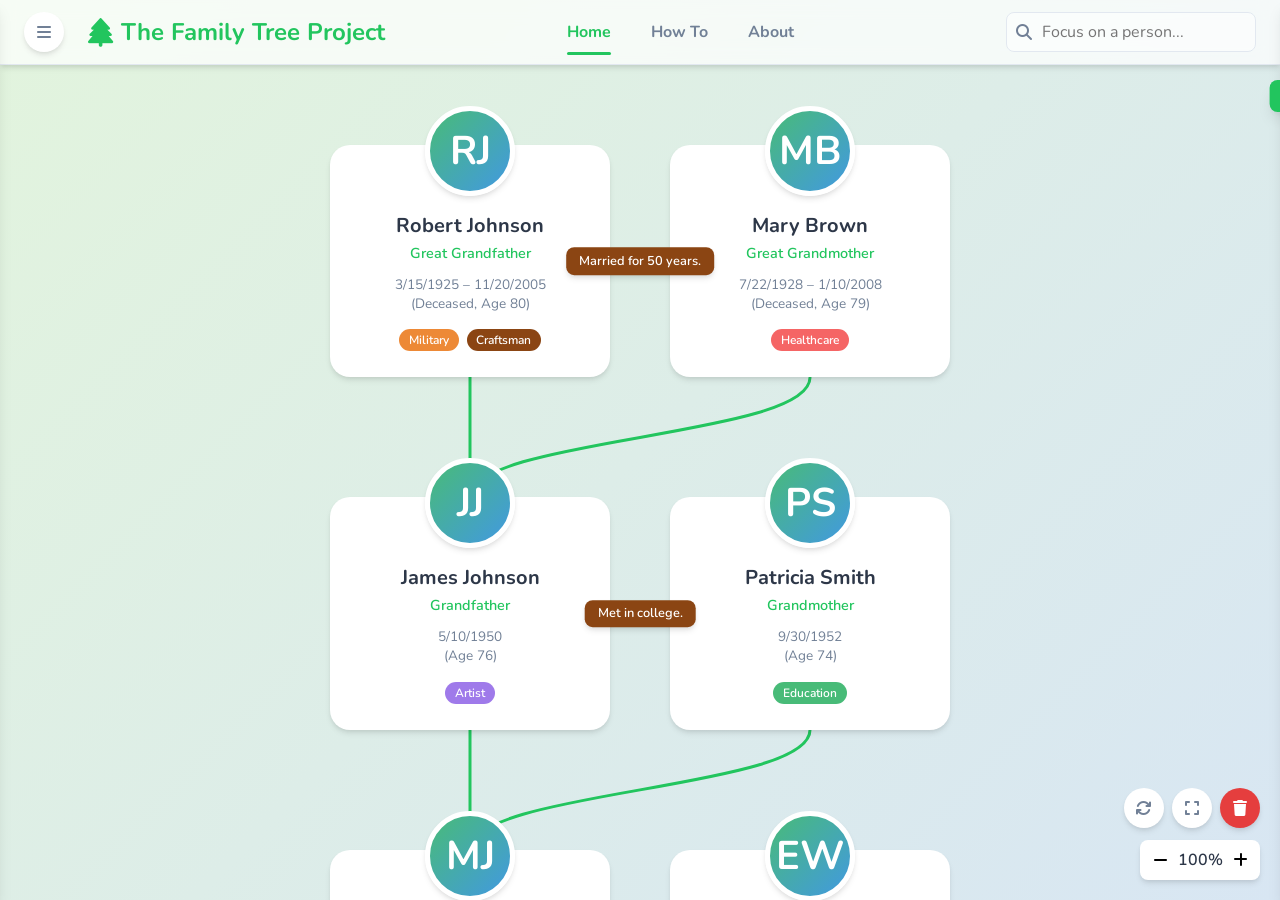
==== index.html @ 513d0bff "feat: adjustments to include generation number, fixes to the coachmark, added a scrollbar to edit re" ====
<!DOCTYPE html>
<html lang="en">
<head>
    <meta charset="UTF-8">
    <meta name="viewport" content="width=device-width, initial-scale=1.0">
    <title>The Family Tree Project</title>
    <link rel="stylesheet" href="css/style.css">
    <link rel="preconnect" href="https://fonts.googleapis.com">
    <link rel="preconnect" href="https://fonts.gstatic.com" crossorigin>
    <link href="https://fonts.googleapis.com/css2?family=Nunito:wght@400;600;700&display=swap" rel="stylesheet">
    <link rel="stylesheet" href="https://cdnjs.cloudflare.com/ajax/libs/font-awesome/6.5.2/css/all.min.css">
</head>
<body>
    <div class="leaves-container" id="leaves-container"></div>
    <div id="app-overlay"></div>
    <div class="toast" id="toast"></div>
    
    <aside id="controls-bar" class="controls-sidebar">
        <div class="sidebar-header">
            <h3>Controls</h3>
            <button id="close-controls-btn" class="ui-icon-btn close-btn">&times;</button>
        </div>
        <div class="sidebar-content">
            <div class="control-section">
                <strong class="control-title">Filters</strong>
                <div class="filter-group"><input type="search" id="tag-filter" placeholder="Filter by tag..."></div>
                <div class="filter-group"><label for="side-filter">Family Side</label>
                    <select id="side-filter">
                        <option value="all">All Sides</option>
                        <option value="paternal">Paternal</option>
                        <option value="maternal">Maternal</option>
                    </select>
                </div>
                <div class="filter-group">
                    <div class="filter-label-group">
                        <label for="level-filter">Generation (Ctrl+Click)</label>
                        <div class="multi-select-controls">
                            <button type="button" id="level-select-all" class="btn btn-small" title="Select All"><i class="fa-solid fa-check-double"></i></button>
                            <button type="button" id="level-deselect-all" class="btn btn-small" title="Deselect All"><i class="fa-solid fa-xmark"></i></button>
                        </div>
                    </div>
                    <select id="level-filter" multiple>
                        <option value="0">Great-Grandparents</option>
                        <option value="1">Grandparents</option>
                        <option value="2">Parents</option>
                        <option value="3">Current</option>
                    </select>
                </div>
                <div class="filter-group"><label for="role-filter">Relationship Role</label><select id="role-filter"><option value="all">All Roles</option></select></div>
                <div class="filter-group"><label for="link-filter">Relationship Link</label><select id="link-filter"><option value="all">All Links</option></select></div>
                <div class="filter-group"><label for="status-filter">Relationship Status</label><select id="status-filter"><option value="all">All Statuses</option></select></div>
            </div>
            <div class="control-section">
                <strong class="control-title">View Options</strong>
                <div class="toggle-group"><label for="toggle-links">Show Relationship Links</label><label class="toggle-switch"><input type="checkbox" id="toggle-links" checked><span class="slider"></span></label></div>
                <div class="toggle-group"><label for="toggle-roles">Show Relationship Roles</label><label class="toggle-switch"><input type="checkbox" id="toggle-roles" checked><span class="slider"></span></label></div>
                <div class="toggle-group"><label for="toggle-notes">Show Relationship Notes</label><label class="toggle-switch"><input type="checkbox" id="toggle-notes" checked><span class="slider"></span></label></div>
                <div class="toggle-group"><label for="toggle-deceased">Show Deceased</label><label class="toggle-switch"><input type="checkbox" id="toggle-deceased" checked><span class="slider"></span></label></div>
                <div class="legend">
                    <div class="legend-item"><span class="color-swatch" style="background: var(--green-dark);"></span>Parent</div>
                    <div class="legend-item"><span class="color-swatch" style="background: var(--blue);"></span>Sibling</div>
                    <div class="legend-item"><span class="color-swatch" style="background: var(--orange);"></span>Spouse</div>
                    <div class="legend-item"><span class="color-swatch" style="background: var(--teal);"></span>Partner</div>
                </div>
            </div>
            <div class="control-section" id="people-manager">
                <strong class="control-title">People Manager</strong>
                <button type="button" id="add-new-person-btn" class="btn btn-primary"><i class="fa-solid fa-user-plus"></i> Add New Person</button>
                <div class="filter-group">
                    <input type="search" id="search-people" placeholder="Search for a person...">
                </div>
                <div id="existing-people-list" class="manager-list"></div>
            </div>
            <div class="control-section" id="relationship-manager">
                <strong class="control-title">Relationship Manager</strong>
                <form id="relationship-form-sidebar">
                    <div class="filter-group"><label for="rel-from">From</label><select id="rel-from"></select></div>
                    <div class="filter-group"><label for="rel-to">To</label><select id="rel-to"></select></div>
                    <div class="filter-group"><label for="rel-link">Relationship Link</label><select id="rel-link"></select></div>
                    <div class="filter-group"><label for="rel-type">Relationship Type</label><select id="rel-type"></select></div>
                    <div class="filter-group"><label for="rel-status">Relationship Status</label><select id="rel-status"></select></div>
                    <div class="filter-group"><label for="rel-note">Relationship Note</label><textarea id="rel-note" rows="2"></textarea></div>
                    <button type="submit" class="btn btn-primary"><i class="fa-solid fa-plus"></i> Create Link</button>
                </form>
                <div id="existing-relationships-list" class="manager-list"></div>
            </div>
            <div class="control-section">
                <strong class="control-title">Data Management</strong>
                <button class="btn" id="importJsonBtn"><i class="fa-solid fa-upload"></i> Import JSON</button>
                <input type="file" id="json-file-input" accept=".json" style="display: none;">
                <div class="dropdown">
                    <button class="btn dropdown-btn"><i class="fa-solid fa-download"></i> Export Options <i class="fa-solid fa-chevron-down"></i></button>
                    <div class="dropdown-content">
                        <a href="#" id="exportJsonBtn"><i class="fa-solid fa-file-code"></i> Export as JSON</a>
                        <a href="#" id="exportPngBtn"><i class="fa-solid fa-image"></i> Export as PNG</a>
                        <a href="#" id="exportPdfBtn"><i class="fa-solid fa-file-pdf"></i> Export as PDF</a>
                        <a href="#" id="exportSvgBtn"><i class="fa-solid fa-file-code"></i> Export as SVG</a>
                        <a href="#" id="exportCsvBtn"><i class="fa-solid fa-file-csv"></i> Export as CSV</a>
                    </div>
                </div>
            </div>
        </div>
    </aside>

    <div class="app-container">
        <header class="app-header">
            <div class="header-left">
                <button class="ui-icon-btn" id="toggle-controls-btn" title="Toggle Controls">
                    <i class="fa-solid fa-bars"></i>
                </button>
                <a href="index.html" class="logo">
                    <i class="fa-solid fa-tree"></i>
                    <span class="logo-text">The Family Tree Project</span>
                </a>
            </div>
            <nav class="main-nav">
                <a href="index.html" class="active">Home</a>
                <a href="how-to.html">How To</a>
                <a href="about.html">About</a>
            </nav>
            <div class="header-actions">
                <div class="search-container">
                    <i class="fa-solid fa-search"></i>
                    <input type="search" id="search-member" placeholder="Focus on a person..." autocomplete="off">
                    <div id="search-results" class="search-results-container"></div>
                </div>
                <button class="ui-icon-btn mobile-only" id="mobile-nav-toggle">
                    <i class="fa-solid fa-ellipsis-v"></i>
                </button>
            </div>
        </header>

        <div id="mobile-nav-overlay" class="mobile-nav">
            <button id="mobile-nav-close" class="ui-icon-btn close-btn">&times;</button>
            <a href="index.html">Home</a>
            <a href="how-to.html">How To</a>
            <a href="about.html">About</a>
        </div>

        <main class="main-canvas" id="main-canvas">
            <div class="tree-container" id="tree-container">
                <div id="empty-state-message">
                    <i class="fa-solid fa-plus"></i>
                    <h2>Let's get started by adding a family member</h2>
                </div>
                <svg id="tree-connections" xmlns="http://www.w3.org/2000/svg"></svg>
                <div id="connection-annotations"></div>
                <div class="tree-layout" id="tree-layout"></div>
            </div>
        </main>
        
        <div class="ui-controls">
            <div class="view-controls">
                <button class="ui-icon-btn" id="globalResetBtn" title="Reset View & Filters"><i class="fa-solid fa-arrows-rotate"></i></button>
                <button class="ui-icon-btn" id="fullscreenBtn" title="Fullscreen"><i class="fa-solid fa-expand"></i></button>
                <button class="ui-icon-btn btn-danger" id="clearDataBtn" title="Clear All Data"><i class="fa-solid fa-trash"></i></button>
            </div>
            <div class="zoom-controls">
                <button id="zoomOutBtn"><i class="fa-solid fa-minus"></i></button>
                <span id="zoom-level">100%</span>
                <button id="zoomInBtn"><i class="fa-solid fa-plus"></i></button>
            </div>
        </div>
    </div>
    
    <div class="modal-overlay" id="edit-modal">
        <div class="modal-content">
            <div class="modal-header">
                <h2 class="modal-title" id="modal-title">Edit Family Member</h2>
                <button class="modal-close-btn">&times;</button>
            </div>
            <div class="modal-body">
                <aside class="modal-sidebar">
                    <div class="modal-avatar-preview" id="modal-avatar-preview">
                        <span id="modal-avatar-initials"></span><img id="modal-avatar-img" src="" alt="Avatar Preview">
                        <div class="upload-overlay"><i class="fa-solid fa-camera"></i><span>Upload</span></div>
                    </div>
                    <input type="file" id="avatarUpload" accept="image/*">
                    <button class="btn" id="trigger-upload-btn"><i class="fa-solid fa-upload"></i> Change Photo</button>
                </aside>
                <form class="modal-main-form" id="edit-form">
                    <input type="hidden" id="memberId">
                    <div class="form-group"><label for="name">Full Name</label><input type="text" id="name" required></div>
                    <div class="form-group"><label for="relationship">Relationship Role</label><select id="relationship"></select></div>
                    <div class="form-group"><label for="status">Relationship Status</label><select id="status"></select></div>
                    <div class="form-group"><label for="generation">Generation</label><input type="number" id="generation" name="generation" placeholder="e.g., 0, 1, 2..."></div>
                    <div class="form-group"><label for="birthDate">Birth Date</label><input type="date" id="birthDate"></div>
                    <div class="form-group"><label for="deathDate">Date of Passing (optional)</label><input type="date" id="deathDate"></div>
                    <div class="form-group full-width"><label for="description">Personal Story / Notes</label><textarea id="description" rows="3"></textarea></div>
                    <div class="form-group full-width"><label>Tags</label>
                        <div class="tags-input-container" id="tags-input-container">
                            <input type="text" id="newTagInput" placeholder="Add a tag and press Enter">
                        </div>
                    </div>
                </form>
            </div>
            <div class="modal-footer">
                <button class="btn" id="modal-cancel-btn">Cancel</button>
                <button class="btn btn-primary" id="modal-save-btn">Save Changes</button>
            </div>
        </div>
    </div>

    <div class="modal-overlay" id="relationship-modal">
        <div class="modal-content small">
            <div class="modal-header">
                <h2 class="modal-title" id="relationship-modal-title">Edit Relationship</h2>
                <button class="modal-close-btn">&times;</button>
            </div>
            <form id="relationship-form-modal">
                <div class="modal-body">
                    <input type="hidden" id="relationshipId">
                    <div class="form-group"><label id="relFromRoleModalLabel" for="relFromRoleModal">From's Role</label><select id="relFromRoleModal"></select></div>
                    <div class="form-group"><label id="relToRoleModalLabel" for="relToRoleModal">To's Role</label><select id="relToRoleModal"></select></div>
                    <hr class="modal-divider">
                    <div class="form-group full-width"><label for="relationshipLinkModal">Relationship Link</label><select id="relationshipLinkModal"></select></div>
                    <div class="form-group full-width"><label for="relationshipTypeModal">Relationship Type</label><select id="relationshipTypeModal"></select></div>
                    <div class="form-group full-width"><label for="relationshipStatusModal">Relationship Status</label><select id="relationshipStatusModal"></select></div>
                    <div class="form-group full-width"><label for="relationshipNoteModal">Relationship Note</label><textarea id="relationshipNoteModal" rows="3"></textarea></div>
                </div>
                <div class="modal-footer">
                    <button type="button" class="btn btn-danger" id="delete-relationship-btn">Delete Link</button>
                    <button type="button" class="btn" id="relationship-modal-cancel-btn">Cancel</button>
                    <button type="button" class="btn btn-primary" id="relationship-modal-save-btn">Save</button>
                </div>
            </form>
        </div>
    </div>
    
    <template id="member-card-template">
        <div class="member-card" draggable="true">
            <button class="edit-button"><i class="fa-solid fa-pencil"></i></button>
            <div class="member-avatar">
                <img class="avatar-img" src="" alt="">
                <span class="avatar-initials"></span>
            </div>
            <h3 class="member-name"></h3>
            <p class="member-relationship"></p>
            <div class="member-details">
                <span class="birth-details"></span>
            </div>
            <div class="member-tags"></div>
        </div>
    </template>
    
    <div id="coach-mark-clear" class="coach-mark">
        <button id="coach-mark-close" class="close-btn">&times;</button>
        <div class="coach-mark-text">
            <strong>Play around with the demo!</strong>
            <p>When you're ready to start your own tree, click here to clear the board.</p>
        </div>
        <div class="coach-mark-pointer"></div>
    </div>
    
    <script src="https://cdnjs.cloudflare.com/ajax/libs/html2canvas/1.4.1/html2canvas.min.js"></script>
    <script src="https://cdnjs.cloudflare.com/ajax/libs/jspdf/2.5.1/jspdf.umd.min.js"></script>
    <script src="https://cdnjs.cloudflare.com/ajax/libs/html-to-image/1.11.11/html-to-image.min.js"></script>

    <script type="module" src="js/main.js" defer></script>
</body>
</html>
---- css/style.css ----
/* CSS Custom Properties (Variables) for Theming */
:root {
    --font-family: 'Nunito', sans-serif;
    --green-light: #48bb78;
    --green-dark: #22c55e;
    --brown: #8b4513;
    --orange: #ed8936;
    --blue: #4299e1;
    --teal: #38b2ac;
    --text-dark: #2d3748;
    --text-light: #718096;
    --bg-card: #ffffff;
    --bg-main: #f7fafc;
    --border-color: #e2e8f0;
    --shadow-md: 0 4px 6px -1px rgba(0, 0, 0, 0.1), 0 2px 4px -1px rgba(0, 0, 0, 0.06);
    --shadow-lg: 0 10px 15px -3px rgba(0, 0, 0, 0.1), 0 4px 6px -2px rgba(0, 0, 0, 0.05);
    --border-radius-card: 20px;
    --border-radius-ui: 8px;
}

/* Base & Reset Styles */
*, *::before, *::after { box-sizing: border-box; margin: 0; padding: 0; }
html, body { height: 100%; overflow: hidden; font-family: var(--font-family); color: var(--text-dark); background-color: var(--bg-main); }
body { display: flex; flex-direction: column; background: linear-gradient(135deg, #e2f4dd 0%, #d8e6f3 100%); }

/* Floating Leaves Animation */
.leaves-container { position: fixed; top: 0; left: 0; width: 100%; height: 100%; pointer-events: none; z-index: -1; overflow: hidden; }
.leaf { position: absolute; width: 30px; height: 30px; background-image: url('../assets/leaf.svg'); background-size: contain; animation: fall linear infinite; }
@keyframes fall {
    0% { transform: translateY(-10vh) rotateZ(0deg); opacity: 1; }
    100% { transform: translateY(110vh) rotateZ(720deg); opacity: 0; }
}

/* Main Application Layout */
.app-container { display: flex; flex-direction: column; height: 100%; width: 100%; }

/* Header & Navigation */
.app-header { flex-shrink: 0; position: sticky; top: 0; z-index: 1000; display: flex; justify-content: space-between; align-items: center; gap: 1rem; padding: 0.75rem 1.5rem; background: rgba(255, 255, 255, 0.7); backdrop-filter: blur(10px); border-bottom: 1px solid var(--border-color); box-shadow: var(--shadow-md); }
.header-left { display: flex; align-items: center; gap: 0.5rem; flex: 1; }
.logo { display: flex; align-items: center; gap: 0.5rem; font-size: 1.5rem; font-weight: 700; color: var(--green-dark); text-decoration: none; margin-left: 1rem; flex-shrink: 0; }
.logo i { font-size: 1.8rem; }
.logo-text { white-space: nowrap; }
.main-nav { display: flex; justify-content: center; gap: 0.5rem; position: relative; flex: 2; }
.main-nav a { padding: 0.5rem 1rem; text-decoration: none; color: var(--text-light); font-weight: 700; border-radius: var(--border-radius-ui); transition: all 0.3s ease; position: relative; }
.main-nav a:hover { color: var(--text-dark); background-color: rgba(0,0,0,0.05); }
.main-nav a.active { color: var(--green-dark); }
.main-nav a.active::after { content: ''; position: absolute; bottom: -4px; left: 1rem; right: 1rem; height: 3px; background-color: var(--green-dark); border-radius: 2px; animation: slide-in 0.3s ease-out; }
@keyframes slide-in { from { width: 0; left: 50%; } to { width: calc(100% - 2rem); left: 1rem; } }
.header-actions { display: flex; align-items: center; gap: 1rem; justify-content: flex-end; flex: 1; }
.search-container { position: relative; display: flex; align-items: center; }
.search-container i { position: absolute; left: 10px; color: var(--text-light); pointer-events: none; }
.search-container input { background: rgba(255,255,255,0.5); border: 1px solid var(--border-color); border-radius: var(--border-radius-ui); outline: none; padding: 0.5rem 0.5rem 0.5rem 2.2rem; font-family: var(--font-family); font-size: 1rem; width: 250px; transition: all 0.3s; }
.search-container input:focus { border-color: var(--green-dark); background-color: white; box-shadow: var(--shadow-md); }

/* Controls Sidebar */
.controls-sidebar { position: fixed; top: 0; left: 0; height: 100%; width: 320px; background: var(--bg-main); border-right: 1px solid var(--border-color); box-shadow: var(--shadow-lg); z-index: 2000; transform: translateX(-100%); transition: transform 0.4s cubic-bezier(0.25, 0.8, 0.25, 1); display: flex; flex-direction: column; }
.controls-sidebar.is-open { transform: translateX(0); }
.sidebar-header { display: flex; justify-content: space-between; align-items: center; padding: 1rem 1.5rem; border-bottom: 1px solid var(--border-color); flex-shrink: 0; }
.sidebar-header h3 { font-size: 1.25rem; }
.sidebar-content { padding: 1.5rem; overflow-y: auto; display: flex; flex-direction: column; gap: 2rem; }
.control-section { display: flex; flex-direction: column; gap: 1rem; }
.control-title { font-size: 0.9rem; font-weight: 700; color: var(--text-light); text-transform: uppercase; letter-spacing: 0.05em; border-bottom: 2px solid var(--border-color); padding-bottom: 0.5rem; }
.filter-group { display: flex; flex-direction: column; gap: 0.5rem; }
.filter-group label { font-weight: 600; font-size: 0.9rem; }
.filter-group select, .filter-group input, .filter-group textarea { width: 100%; padding: 0.75rem; border-radius: var(--border-radius-ui); border: 1px solid var(--border-color); background-color: white; font-family: var(--font-family); font-size: 1rem;}
.filter-group textarea { resize: vertical; }
.sidebar-content .btn, .sidebar-content .dropdown-btn { width: 100%; justify-content: center; padding: 0.75rem; }
.dropdown { position: relative; width: 100%; }
.dropdown-btn { display: flex; justify-content: space-between; align-items: center; }
.dropdown-content { display: block; position: absolute; background-color: #f9f9f9; width: 100%; box-shadow: var(--shadow-lg); z-index: 10; border-radius: var(--border-radius-ui); overflow: hidden; padding: 0.5rem 0; margin-top: 0.25rem; opacity: 0; transform: translateY(10px); pointer-events: none; transition: opacity 0.2s ease-out, transform 0.2s ease-out; }
.dropdown.is-active .dropdown-content { opacity: 1; transform: translateY(0); pointer-events: auto; }
.dropdown-content a { color: black; padding: 0.75rem 1rem; text-decoration: none; display: flex; align-items: center; gap: 0.75rem; font-size: 0.9rem; font-weight: 600;}
.dropdown-content a:hover { background-color: #f1f1f1; }

/* Toggle Switch UI */
.toggle-group { display: flex; align-items: center; justify-content: space-between; gap: 0.75rem; }
.toggle-group label { font-weight: 600; font-size: 0.9rem; }
.toggle-switch { position: relative; display: inline-block; width: 50px; height: 28px; flex-shrink: 0; }
.toggle-switch input { opacity: 0; width: 0; height: 0; }
.slider { position: absolute; cursor: pointer; top: 0; left: 0; right: 0; bottom: 0; background-color: #ccc; border-radius: 28px; transition: .4s; }
.slider:before { position: absolute; content: ""; height: 20px; width: 20px; left: 4px; bottom: 4px; background-color: white; border-radius: 50%; transition: .4s; }
input:checked + .slider { background-color: var(--green-dark); }
input:checked + .slider:before { transform: translateX(22px); }

/* Main Canvas & Tree */
.main-canvas { flex-grow: 1; position: relative; overflow: auto; cursor: grab; }
.main-canvas:active { cursor: grabbing; }
.tree-container { position: relative; padding: 5rem; min-width: 100%; min-height: 100%; transform-origin: 0 0; transition: transform 0.3s ease; }
.tree-layout { display: flex; flex-direction: column; align-items: center; gap: 120px; }
.generation { display: flex; justify-content: center; align-items: center; gap: 60px; position: relative; }

/* Empty State Message */
#empty-state-message { display: none; position: absolute; top: 50%; left: 50%; transform: translate(-50%, -50%); text-align: center; color: #a0aec0; cursor: pointer; transition: color 0.3s ease; padding: 2rem; }
#empty-state-message:hover { color: var(--green-dark); }
#empty-state-message i { font-size: 5rem; border: 4px dashed #cbd5e0; border-radius: 50%; width: 120px; height: 120px; display: flex; align-items: center; justify-content: center; margin: 0 auto 1.5rem; transition: all 0.3s ease; }
#empty-state-message:hover i { border-color: var(--green-dark); transform: scale(1.05); }

/* Member Card */
.member-card { position: relative; width: 280px; background: var(--bg-card); border-radius: var(--border-radius-card); box-shadow: var(--shadow-md); padding: 1.5rem; text-align: center; cursor: pointer; transition: all 0.3s cubic-bezier(0.25, 0.8, 0.25, 1); border: 2px solid transparent; }
.member-card:hover { transform: translateY(-8px); box-shadow: var(--shadow-lg); border-color: var(--green-light); }
.member-avatar { width: 90px; height: 90px; border-radius: 50%; margin: -65px auto 1rem; border: 5px solid var(--bg-card); background: linear-gradient(135deg, var(--green-light), var(--blue)); display: flex; align-items: center; justify-content: center; font-size: 2.5rem; font-weight: 700; color: white; overflow: hidden; box-shadow: var(--shadow-md); }
.member-avatar img { width: 100%; height: 100%; object-fit: cover; }
.member-name { font-size: 1.25rem; font-weight: 700; margin-bottom: 0.25rem; }
.member-relationship { font-size: 0.9rem; color: var(--green-dark); font-weight: 600; margin-bottom: 0.75rem; }
.member-details { font-size: 0.85rem; color: var(--text-light); margin-bottom: 1rem; line-height: 1.4; }
.member-tags { display: flex; flex-wrap: wrap; justify-content: center; gap: 0.5rem; margin-top: 1rem; }
.tag { padding: 0.2rem 0.6rem; font-size: 0.75rem; font-weight: 600; border-radius: 99px; color: white; }
.edit-button { position: absolute; top: 10px; right: 10px; width: 30px; height: 30px; border-radius: 50%; background: #f1f5f9; border: none; color: var(--text-light); cursor: pointer; display: flex; align-items: center; justify-content: center; opacity: 0; transition: opacity 0.2s; }
.member-card:hover .edit-button { opacity: 1; }

/* Connections & Relationship Notes */
#tree-connections { position: absolute; top: 0; left: 0; width: 100%; height: 100%; pointer-events: none; overflow: visible; }
#tree-connections path { fill: none; stroke-linecap: round; }
#tree-connections path.Spouse { stroke: var(--orange); stroke-width: 2.5px; }
#tree-connections path.Partner { stroke: var(--teal); stroke-width: 2.5px; }
#tree-connections path.Parent { stroke: var(--green-dark); stroke-width: 3px; }
#tree-connections path.Sibling { stroke: var(--blue); stroke-width: 2px; }
#connection-annotations { position: absolute; top: 0; left: 0; width: 100%; height: 100%; z-index: 5; pointer-events: none; }
.connection-note { position: absolute; transform: translate(-50%, -50%); background: var(--brown); color: white; padding: 0.3rem 0.8rem; font-size: 0.8rem; font-weight: 600; border-radius: var(--border-radius-ui); box-shadow: var(--shadow-md); white-space: nowrap; cursor: pointer; pointer-events: all; transition: transform 0.2s, box-shadow 0.2s; }
.connection-note:hover { transform: translate(-50%, -50%) scale(1.1); box-shadow: var(--shadow-lg); }

/* View Option Toggles */
body.hide-connections #tree-connections { display: none; }
body.hide-roles .member-relationship { display: none; }
body.hide-notes .connection-note { display: none; }

/* Buttons & UI Controls */
.btn { display: inline-flex; align-items: center; gap: 0.5rem; padding: 0.5rem 1rem; border: 1px solid var(--border-color); background-color: var(--bg-card); border-radius: var(--border-radius-ui); font-family: var(--font-family); font-weight: 600; cursor: pointer; transition: all 0.2s ease; }
.btn:hover { background-color: #f1f5f9; border-color: #cbd5e0; }
.btn-primary { background-color: var(--green-dark); color: white; border-color: var(--green-dark); }
.btn-primary:hover { background-color: #16a34a; }
.btn.btn-small { padding: 0; width: 32px; height: 32px; font-size: 0.9rem; justify-content: center; }

.ui-icon-btn { background: var(--bg-card); border: none; width: 40px; height: 40px; border-radius: 50%; box-shadow: var(--shadow-md); color: var(--text-light); font-size: 1rem; display: flex; align-items: center; justify-content: center; cursor: pointer; transition: all 0.2s; flex-shrink: 0; }
.ui-icon-btn:hover { background-color: #f1f5f9; color: var(--text-dark); }
.ui-icon-btn.btn-danger { background-color: #e53e3e; color: white; }
.ui-icon-btn.btn-danger:hover { background-color: #c53030; }
.close-btn { box-shadow: none; background: transparent; font-size: 2rem; }
.close-btn:hover { background-color: rgba(0,0,0,0.05); }

.ui-controls { position: absolute; bottom: 20px; right: 20px; display: flex; flex-direction: column; gap: 0.75rem; z-index: 50; align-items: flex-end; }
.zoom-controls { display: flex; background-color: var(--bg-card); border-radius: var(--border-radius-ui); box-shadow: var(--shadow-md); overflow: hidden; }
.zoom-controls button, .zoom-controls span { width: 40px; height: 40px; border: none; background-color: transparent; font-size: 1rem; font-weight: 600; display: flex; align-items: center; justify-content: center; }
.zoom-controls button { cursor: pointer; }
.zoom-controls button:hover { background-color: #f1f5f9; }
.view-controls { display: flex; gap: 0.5rem; }

/* Modal Styles */
.modal-overlay { position: fixed; top: 0; left: 0; width: 100%; height: 100%; background-color: rgba(0, 0, 0, 0.5); z-index: 5000; display: none; align-items: center; justify-content: center; }
.modal-overlay.visible { display: flex; }
.modal-content { background-color: var(--bg-main); width: 90%; max-width: 800px; max-height: 90vh; border-radius: var(--border-radius-card); box-shadow: var(--shadow-lg); display: flex; flex-direction: column; overflow: hidden; }
.modal-content.small { max-width: 500px; }
.modal-header { padding: 1rem 1.5rem; border-bottom: 1px solid var(--border-color); display: flex; justify-content: space-between; align-items: center; background: white; flex-shrink: 0; }
.modal-title { font-size: 1.25rem; font-weight: 700; }
.modal-close-btn { background: none; border: none; font-size: 1.5rem; cursor: pointer; color: var(--text-light); }
.modal-body { padding: 1.5rem; overflow-y: auto; }
#edit-modal .modal-body { display: grid; grid-template-columns: 200px 1fr; gap: 1.5rem; }
.modal-sidebar { display: flex; flex-direction: column; align-items: center; gap: 1rem; }
.modal-avatar-preview { width: 150px; height: 150px; border-radius: 50%; background: #e2e8f0; display: flex; align-items: center; justify-content: center; overflow: hidden; font-size: 4rem; color: var(--text-light); position: relative; }
.modal-avatar-preview img { width: 100%; height: 100%; object-fit: cover; }
.upload-overlay { position: absolute; width: 100%; height: 100%; background: rgba(0,0,0,0.5); color: white; display: flex; flex-direction: column; align-items: center; justify-content: center; opacity: 0; transition: opacity 0.2s; cursor: pointer; }
.modal-avatar-preview:hover .upload-overlay { opacity: 1; }
#avatarUpload { display: none; }
.modal-main-form { display: grid; grid-template-columns: 1fr 1fr; gap: 1rem; }
.form-group { display: flex; flex-direction: column; }
.form-group.full-width { grid-column: 1 / -1; }
.form-group label { font-weight: 600; font-size: 0.9rem; margin-bottom: 0.5rem; color: var(--text-dark); }
.form-group input, .form-group textarea, .form-group select { width: 100%; padding: 0.75rem; border: 1px solid var(--border-color); border-radius: var(--border-radius-ui); font-family: var(--font-family); font-size: 1rem; background-color: white; }
.form-group textarea { resize: vertical; min-height: 80px; }
.tags-input-container { display: flex; flex-wrap: wrap; gap: 0.5rem; padding: 0.5rem; border: 1px solid var(--border-color); border-radius: var(--border-radius-ui); background: white; }
.tag-item { display: flex; align-items: center; gap: 0.25rem; background: var(--blue); color: white; padding: 0.2rem 0.6rem; border-radius: 99px; font-size: 0.9rem; }
.tag-remove-btn { background: none; border: none; color: white; cursor: pointer; font-size: 0.9rem; }
#newTagInput { border: none; outline: none; flex-grow: 1; padding: 0.25rem; }
.modal-footer { padding: 1rem 1.5rem; border-top: 1px solid var(--border-color); display: flex; justify-content: flex-end; gap: 0.5rem; background: white; flex-shrink: 0; }
.btn-danger { background-color: #e53e3e; color: white; border-color: #e53e3e; }
.btn-danger:hover { background-color: #c53030; }
#delete-relationship-btn { margin-right: auto; }
.modal-divider { border: none; border-top: 1px solid var(--border-color); margin: 1rem 0; }

/* FIX 1: Added scrollbar for the relationship modal */
#relationship-modal .modal-body {
    max-height: 60vh;
    overflow-y: auto;
}

/* Dynamic Search Results Dropdown */
.search-results-container { display: none; position: absolute; top: calc(100% + 5px); left: 0; width: 100%; min-width: 250px; background: white; border: 1px solid var(--border-color); border-radius: 0 0 var(--border-radius-ui) var(--border-radius-ui); box-shadow: var(--shadow-lg); max-height: 300px; overflow-y: auto; z-index: 1100; }
.search-results-container.is-visible { display: block; }
.search-result-item { padding: 0.75rem 1rem; cursor: pointer; transition: background-color 0.2s; }
.search-result-item:hover { background-color: #f1f5f9; }
.search-result-item small { color: var(--text-light); margin-left: 0.5rem; }

/* Toast Notifications */
.toast { position: fixed; top: 80px; right: 20px; background-color: var(--green-dark); color: white; padding: 1rem 1.5rem; border-radius: var(--border-radius-ui); box-shadow: var(--shadow-lg); z-index: 4001; transform: translateX(120%); transition: transform 0.5s cubic-bezier(0.68, -0.55, 0.27, 1.55); }
.toast.show { transform: translateX(0); }

/* Static Pages */
.static-page { overflow-y: auto; }
.static-page .app-header { background: rgba(255, 255, 255, 0.9); }
.static-page .header-actions { visibility: hidden; }
.content-container { max-width: 800px; margin: 3rem auto; padding: 2.5rem; background: white; border-radius: var(--border-radius-card); box-shadow: var(--shadow-lg); color: var(--text-dark); }
.content-container h1 { margin-bottom: 1rem; }
.content-container h2 { margin-top: 2rem; margin-bottom: 0.75rem; padding-bottom: 0.5rem; border-bottom: 2px solid var(--border-color); }
.content-container p, .content-container ul { margin-bottom: 1rem; line-height: 1.7; }
.content-container ul { list-style-position: inside; padding-left: 1rem; }
.about-container { text-align: center; }
.about-icon { font-size: 3rem; color: var(--green-light); margin-bottom: 1rem; }

/* How-To Page Doc Portal */
.doc-layout { display: flex; max-width: 1200px; margin: 0 auto; }
.doc-sidebar { width: 250px; flex-shrink: 0; padding: 2rem; position: sticky; top: 73px; height: calc(100vh - 73px); }
.doc-sidebar h3 { margin-bottom: 1rem; }
.doc-sidebar nav { display: flex; flex-direction: column; gap: 0.5rem; }
.doc-sidebar nav a { text-decoration: none; color: var(--text-light); font-weight: 600; padding: 0.5rem; border-radius: var(--border-radius-ui); transition: all 0.2s; }
.doc-sidebar nav a:hover { background: rgba(0,0,0,0.05); color: var(--text-dark); }
.doc-sidebar nav a.active { background: rgba(0,0,0,0.05); color: var(--text-dark); font-weight: 700; }
.doc-content { padding: 3rem 4rem; flex-grow: 1; background: rgba(255,255,255,0.6); border-radius: var(--border-radius-card); margin: 2rem 0; }
.doc-section { display: none; opacity: 0; animation: fade-in 0.5s ease-in-out forwards; }
.doc-section.is-active { display: block; }
@keyframes fade-in { from { opacity: 0; transform: translateY(10px); } to { opacity: 1; transform: translateY(0); } }
.image-placeholder-wrapper { margin-top: 1.5rem; border: 2px solid var(--border-color); border-radius: var(--border-radius-ui); padding: 1rem; background: #fdfdfd; }
.image-placeholder { width: 100%; height: 300px; background: #f1f5f9; display: flex; align-items: center; justify-content: center; color: var(--text-light); font-weight: 600; border-radius: var(--border-radius-ui); }
.image-placeholder-wrapper figcaption { text-align: center; margin-top: 0.75rem; font-style: italic; color: var(--text-light); }

/* Relationship Manager in Sidebar */
#relationship-manager form { display: flex; flex-direction: column; gap: 1rem; }
.manager-list { margin-top: 1rem; max-height: 250px; overflow-y: auto; border-top: 1px solid var(--border-color); padding-top: 1rem; }
.manager-list-item { font-size: 0.9rem; display: flex; justify-content: space-between; align-items: center; padding: 0.5rem; border-radius: var(--border-radius-ui); }
.manager-list-item:hover { background: #e2e8f0; }
.manager-list-item .actions button { background: none; border: none; cursor: pointer; color: var(--text-light); padding: 0.25rem; }
.manager-list-item .actions button:hover { color: var(--text-dark); }
.manager-list-item .item-details { display: block; font-style: italic; color: var(--text-light); font-size: 0.8rem; margin-top: 0.25rem; }
.filter-label-group { display: flex; justify-content: space-between; align-items: baseline; }
.multi-select-controls { display: flex; gap: 0.5rem; }
#level-filter { height: 100px; }
#level-filter option { padding: 0.25rem 0.5rem; }

/* FIX 2: Added styling for the generation filter buttons */
.multi-select-controls button {
    background: none;
    border: none;
    font-size: 0.8rem;
    font-weight: 600;
    color: var(--green-dark);
    cursor: pointer;
    padding: 0.25rem 0.5rem;
    border-radius: var(--border-radius-ui);
    transition: background-color 0.2s;
}
.multi-select-controls button:hover {
    background-color: #e2e8f0;
}

/* Legend in Sidebar */
.legend { margin-top: 1rem; padding-top: 1rem; border-top: 1px solid var(--border-color); display: grid; grid-template-columns: 1fr 1fr; gap: 0.75rem; font-size: 0.9rem; }
.legend-item { display: flex; align-items: center; gap: 0.5rem; }
.color-swatch { width: 16px; height: 16px; border-radius: 50%; border: 1px solid rgba(0,0,0,0.1); }

/* Animated Coach Mark */
.coach-mark { position: fixed; z-index: 4000; background: var(--text-dark); color: white; padding: 1rem; border-radius: var(--border-radius-ui); box-shadow: var(--shadow-lg); width: 250px; max-width: calc(100vw - 40px); opacity: 0; transform: scale(0.9); pointer-events: none; transition: opacity 0.3s ease, transform 0.3s ease; }
.coach-mark.is-visible { opacity: 1; transform: scale(1); pointer-events: all; animation: bounce-hover 2s infinite ease-in-out; }
.coach-mark-text strong { margin-bottom: 0.5rem; display: block; font-size: 1rem; }
.coach-mark-text p { font-size: 0.9rem; line-height: 1.5; opacity: 0.9; }
.coach-mark .close-btn { position: absolute; top: 0px; right: 5px; color: white; }
.coach-mark-pointer { position: absolute; width: 0; height: 0; border-style: solid; }
@keyframes bounce-hover { 0%, 100% { transform: scale(1) translateY(0); } 50% { transform: scale(1.02) translateY(-5px); } }

/* Print & Export Styles */
.tree-container.is-exporting .member-card { box-shadow: 0 0 0 2px #ccc !important; border: 2px solid transparent; }
@media print {
    body { overflow: visible; background: white; }
    .app-header, .ui-controls, .modal-overlay, .edit-button, .controls-sidebar, #connection-annotations { display: none !important; }
    .main-canvas { overflow: visible; height: auto; }
    .tree-container { transform: none !important; padding: 1cm; }
    .member-card { box-shadow: 0 0 0 2px #ccc !important; border: 2px solid transparent; page-break-inside: avoid; }
    #tree-connections path { stroke: #333; }
}

/* Responsive Styles */
.mobile-only { display: none !important; }
.mobile-nav { position: fixed; top: 0; right: 0; width: 280px; height: 100%; background: var(--bg-main); z-index: 3000; box-shadow: var(--shadow-lg); transform: translateX(100%); transition: transform 0.3s ease-in-out; padding: 2rem; display: flex; flex-direction: column; gap: 1rem; }
.mobile-nav.is-open { transform: translateX(0); }
.mobile-nav a { font-size: 1.25rem; font-weight: 700; color: var(--text-dark); text-decoration: none; padding: 0.75rem; border-radius: var(--border-radius-ui); }
.mobile-nav a:hover { background: #e2e8f0; }
.mobile-nav .close-btn { position: absolute; top: 10px; right: 15px; font-size: 2.5rem; }

@media (max-width: 1024px) {
    .header-left .logo-text { display: none; }
    .main-nav { flex: 3; }
    .header-actions { flex: 2; }
}

@media (max-width: 768px) {
    .main-nav, .header-actions .search-container { display: none; }
    .mobile-only { display: flex !important; }
    .logo { margin-left: 0; }
    .controls-sidebar { width: 90vw; max-width: 350px; }
    .tree-container { padding: 4rem 1rem; }
    .generation { gap: 30px; flex-direction: column; }
    .tree-layout { gap: 80px; }
    #edit-modal .modal-body { grid-template-columns: 1fr; }
    .modal-main-form { grid-template-columns: 1fr; }
    .form-group.full-width { grid-column: auto; }
    .ui-controls { flex-direction: column-reverse; gap: 1rem; }
    .doc-layout { flex-direction: column; }
    .doc-sidebar { position: static; width: 100%; height: auto; border-right: none; border-bottom: 1px solid var(--border-color); }
    .doc-content { margin: 0; padding: 2rem 1.5rem; border-radius: 0; }
    .toast { top: 20px; left: 20px; right: 20px; width: auto; text-align: center; transform: translateY(-120%); }
    .toast.show { transform: translateY(0); }
}
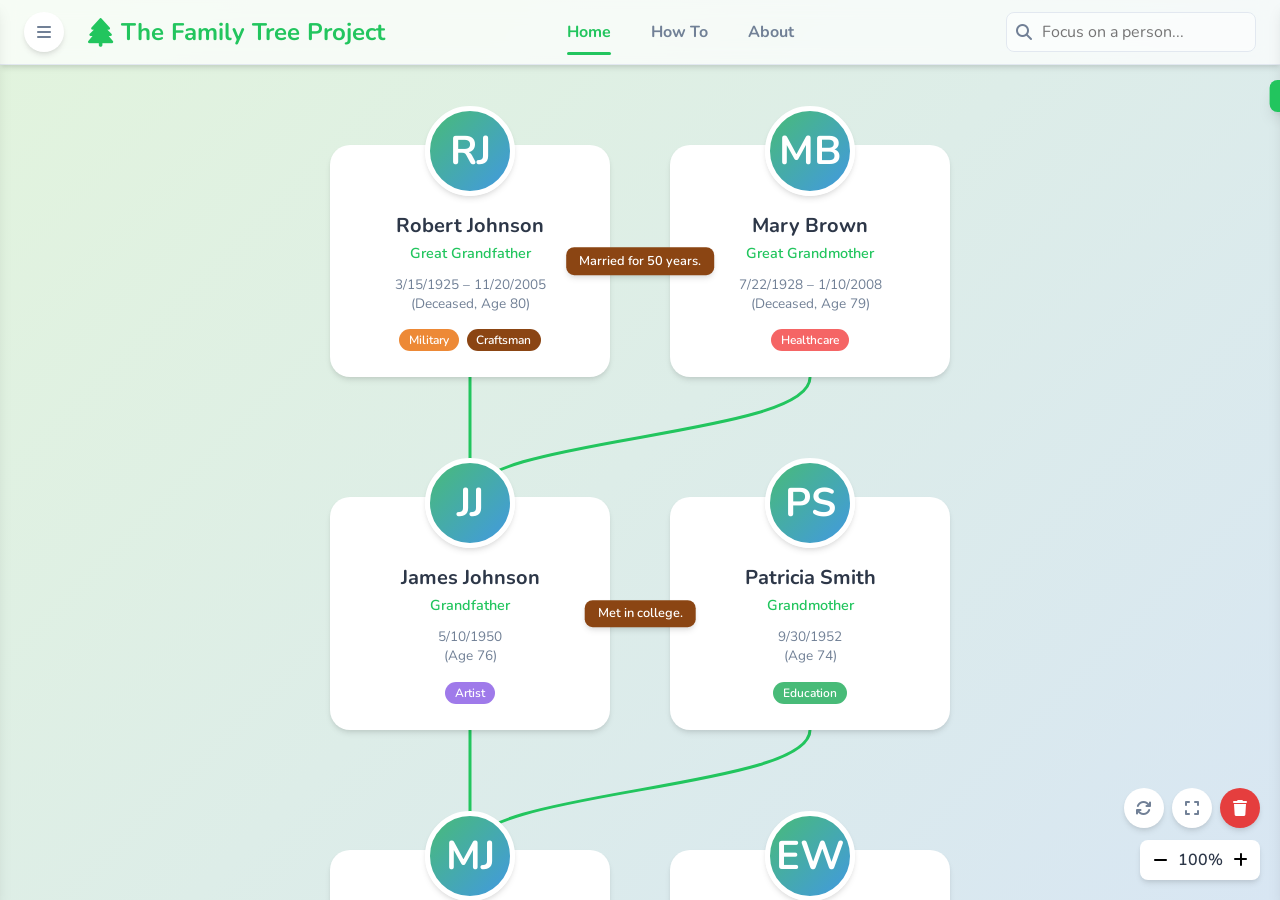
==== commit 14e061c8: "fix: replace Ctrl+Click generation filter with touch-friendly chips The Generation filter was a nati" ====
--- a/index.html
+++ b/index.html
@@ -33,18 +33,18 @@
                 </div>
                 <div class="filter-group">
                     <div class="filter-label-group">
-                        <label for="level-filter">Generation (Ctrl+Click)</label>
+                        <label id="level-filter-label">Generation</label>
                         <div class="multi-select-controls">
                             <button type="button" id="level-select-all" class="btn btn-small" title="Select All"><i class="fa-solid fa-check-double"></i></button>
                             <button type="button" id="level-deselect-all" class="btn btn-small" title="Deselect All"><i class="fa-solid fa-xmark"></i></button>
                         </div>
                     </div>
-                    <select id="level-filter" multiple>
-                        <option value="0">Great-Grandparents</option>
-                        <option value="1">Grandparents</option>
-                        <option value="2">Parents</option>
-                        <option value="3">Current</option>
-                    </select>
+                    <div class="chip-group" id="level-filter" role="group" aria-labelledby="level-filter-label">
+                        <label class="chip"><input type="checkbox" value="0" checked><span>Great-Grandparents</span></label>
+                        <label class="chip"><input type="checkbox" value="1" checked><span>Grandparents</span></label>
+                        <label class="chip"><input type="checkbox" value="2" checked><span>Parents</span></label>
+                        <label class="chip"><input type="checkbox" value="3" checked><span>Current</span></label>
+                    </div>
                 </div>
                 <div class="filter-group"><label for="role-filter">Relationship Role</label><select id="role-filter"><option value="all">All Roles</option></select></div>
                 <div class="filter-group"><label for="link-filter">Relationship Link</label><select id="link-filter"><option value="all">All Links</option></select></div>
@@ -57,10 +57,10 @@
                 <div class="toggle-group"><label for="toggle-notes">Show Relationship Notes</label><label class="toggle-switch"><input type="checkbox" id="toggle-notes" checked><span class="slider"></span></label></div>
                 <div class="toggle-group"><label for="toggle-deceased">Show Deceased</label><label class="toggle-switch"><input type="checkbox" id="toggle-deceased" checked><span class="slider"></span></label></div>
                 <div class="legend">
-                    <div class="legend-item"><span class="color-swatch" style="background: var(--green-dark);"></span>Parent</div>
-                    <div class="legend-item"><span class="color-swatch" style="background: var(--blue);"></span>Sibling</div>
-                    <div class="legend-item"><span class="color-swatch" style="background: var(--orange);"></span>Spouse</div>
-                    <div class="legend-item"><span class="color-swatch" style="background: var(--teal);"></span>Partner</div>
+                    <div class="legend-item"><span class="color-swatch" style="background: var(--green-dark);"></span><span class="line-swatch parent"></span>Parent</div>
+                    <div class="legend-item"><span class="color-swatch" style="background: var(--blue);"></span><span class="line-swatch sibling"></span>Sibling</div>
+                    <div class="legend-item"><span class="color-swatch" style="background: var(--orange);"></span><span class="line-swatch spouse"></span>Spouse</div>
+                    <div class="legend-item"><span class="color-swatch" style="background: var(--teal);"></span><span class="line-swatch partner"></span>Partner</div>
                 </div>
             </div>
             <div class="control-section" id="people-manager">
--- a/css/style.css
+++ b/css/style.css
@@ -96,7 +96,7 @@
 #empty-state-message:hover i { border-color: var(--green-dark); transform: scale(1.05); }
 
 /* Member Card */
-.member-card { position: relative; width: 280px; background: var(--bg-card); border-radius: var(--border-radius-card); box-shadow: var(--shadow-md); padding: 1.5rem; text-align: center; cursor: pointer; transition: all 0.3s cubic-bezier(0.25, 0.8, 0.25, 1); border: 2px solid transparent; }
+.member-card { position: relative; width: min(280px, calc(100vw - 2rem)); background: var(--bg-card); border-radius: var(--border-radius-card); box-shadow: var(--shadow-md); padding: 1.5rem; text-align: center; cursor: pointer; transition: all 0.3s cubic-bezier(0.25, 0.8, 0.25, 1); border: 2px solid transparent; }
 .member-card:hover { transform: translateY(-8px); box-shadow: var(--shadow-lg); border-color: var(--green-light); }
 .member-avatar { width: 90px; height: 90px; border-radius: 50%; margin: -65px auto 1rem; border: 5px solid var(--bg-card); background: linear-gradient(135deg, var(--green-light), var(--blue)); display: flex; align-items: center; justify-content: center; font-size: 2.5rem; font-weight: 700; color: white; overflow: hidden; box-shadow: var(--shadow-md); }
 .member-avatar img { width: 100%; height: 100%; object-fit: cover; }
@@ -111,10 +111,10 @@
 /* Connections & Relationship Notes */
 #tree-connections { position: absolute; top: 0; left: 0; width: 100%; height: 100%; pointer-events: none; overflow: visible; }
 #tree-connections path { fill: none; stroke-linecap: round; }
-#tree-connections path.Spouse { stroke: var(--orange); stroke-width: 2.5px; }
-#tree-connections path.Partner { stroke: var(--teal); stroke-width: 2.5px; }
+#tree-connections path.Spouse { stroke: var(--orange); stroke-width: 2.5px; stroke-dasharray: 1, 5; }
+#tree-connections path.Partner { stroke: var(--teal); stroke-width: 2.5px; stroke-dasharray: 8, 3, 1, 3; }
 #tree-connections path.Parent { stroke: var(--green-dark); stroke-width: 3px; }
-#tree-connections path.Sibling { stroke: var(--blue); stroke-width: 2px; }
+#tree-connections path.Sibling { stroke: var(--blue); stroke-width: 2px; stroke-dasharray: 6, 4; }
 #connection-annotations { position: absolute; top: 0; left: 0; width: 100%; height: 100%; z-index: 5; pointer-events: none; }
 .connection-note { position: absolute; transform: translate(-50%, -50%); background: var(--brown); color: white; padding: 0.3rem 0.8rem; font-size: 0.8rem; font-weight: 600; border-radius: var(--border-radius-ui); box-shadow: var(--shadow-md); white-space: nowrap; cursor: pointer; pointer-events: all; transition: transform 0.2s, box-shadow 0.2s; }
 .connection-note:hover { transform: translate(-50%, -50%) scale(1.1); box-shadow: var(--shadow-lg); }
@@ -129,7 +129,12 @@
 .btn:hover { background-color: #f1f5f9; border-color: #cbd5e0; }
 .btn-primary { background-color: var(--green-dark); color: white; border-color: var(--green-dark); }
 .btn-primary:hover { background-color: #16a34a; }
-.btn.btn-small { padding: 0; width: 32px; height: 32px; font-size: 0.9rem; justify-content: center; }
+.btn.btn-small { padding: 0; width: 44px; height: 44px; font-size: 0.9rem; justify-content: center; }
+
+.chip-group { display: flex; flex-wrap: wrap; gap: 0.5rem; }
+.chip { display: inline-flex; align-items: center; gap: 0.4rem; min-height: 44px; padding: 0.4rem 0.75rem; border: 1px solid var(--border-color); border-radius: var(--border-radius-ui); background: var(--bg-card); cursor: pointer; font-size: 0.85rem; user-select: none; }
+.chip input[type="checkbox"] { width: 16px; height: 16px; accent-color: var(--green-dark); }
+.chip:has(input:checked) { border-color: var(--green-dark); }
 
 .ui-icon-btn { background: var(--bg-card); border: none; width: 40px; height: 40px; border-radius: 50%; box-shadow: var(--shadow-md); color: var(--text-light); font-size: 1rem; display: flex; align-items: center; justify-content: center; cursor: pointer; transition: all 0.2s; flex-shrink: 0; }
 .ui-icon-btn:hover { background-color: #f1f5f9; color: var(--text-dark); }
@@ -218,8 +223,8 @@
 .doc-section { display: none; opacity: 0; animation: fade-in 0.5s ease-in-out forwards; }
 .doc-section.is-active { display: block; }
 @keyframes fade-in { from { opacity: 0; transform: translateY(10px); } to { opacity: 1; transform: translateY(0); } }
-.image-placeholder-wrapper { margin-top: 1.5rem; border: 2px solid var(--border-color); border-radius: var(--border-radius-ui); padding: 1rem; background: #fdfdfd; }
-.image-placeholder { width: 100%; height: 300px; background: #f1f5f9; display: flex; align-items: center; justify-content: center; color: var(--text-light); font-weight: 600; border-radius: var(--border-radius-ui); }
+.image-placeholder-wrapper { display: flex; flex-direction: column; align-items: center; width: auto; margin-top: 1.5rem; border: 2px solid var(--border-color); border-radius: var(--border-radius-ui); padding: 1rem; background: #fdfdfd; }
+.image-placeholder { width: auto; height: auto; background: #f1f5f9; display: flex; align-items: center; justify-content: center; color: var(--text-light); font-weight: 600; border-radius: var(--border-radius-ui); }
 .image-placeholder-wrapper figcaption { text-align: center; margin-top: 0.75rem; font-style: italic; color: var(--text-light); }
 
 /* Relationship Manager in Sidebar */
@@ -254,7 +259,12 @@
 /* Legend in Sidebar */
 .legend { margin-top: 1rem; padding-top: 1rem; border-top: 1px solid var(--border-color); display: grid; grid-template-columns: 1fr 1fr; gap: 0.75rem; font-size: 0.9rem; }
 .legend-item { display: flex; align-items: center; gap: 0.5rem; }
-.color-swatch { width: 16px; height: 16px; border-radius: 50%; border: 1px solid rgba(0,0,0,0.1); }
+.color-swatch { width: 16px; height: 16px; border-radius: 50%; border: 1px solid rgba(0,0,0,0.1); flex-shrink: 0; }
+.line-swatch { width: 22px; height: 3px; flex-shrink: 0; }
+.line-swatch.parent { background: var(--green-dark); }
+.line-swatch.sibling { background: repeating-linear-gradient(to right, var(--blue) 0 6px, transparent 6px 10px); }
+.line-swatch.spouse { background: repeating-linear-gradient(to right, var(--orange) 0 1px, transparent 1px 6px); }
+.line-swatch.partner { background: repeating-linear-gradient(to right, var(--teal) 0 8px, transparent 8px 11px, var(--teal) 11px 12px, transparent 12px 15px); }
 
 /* Animated Coach Mark */
 .coach-mark { position: fixed; z-index: 4000; background: var(--text-dark); color: white; padding: 1rem; border-radius: var(--border-radius-ui); box-shadow: var(--shadow-lg); width: 250px; max-width: calc(100vw - 40px); opacity: 0; transform: scale(0.9); pointer-events: none; transition: opacity 0.3s ease, transform 0.3s ease; }
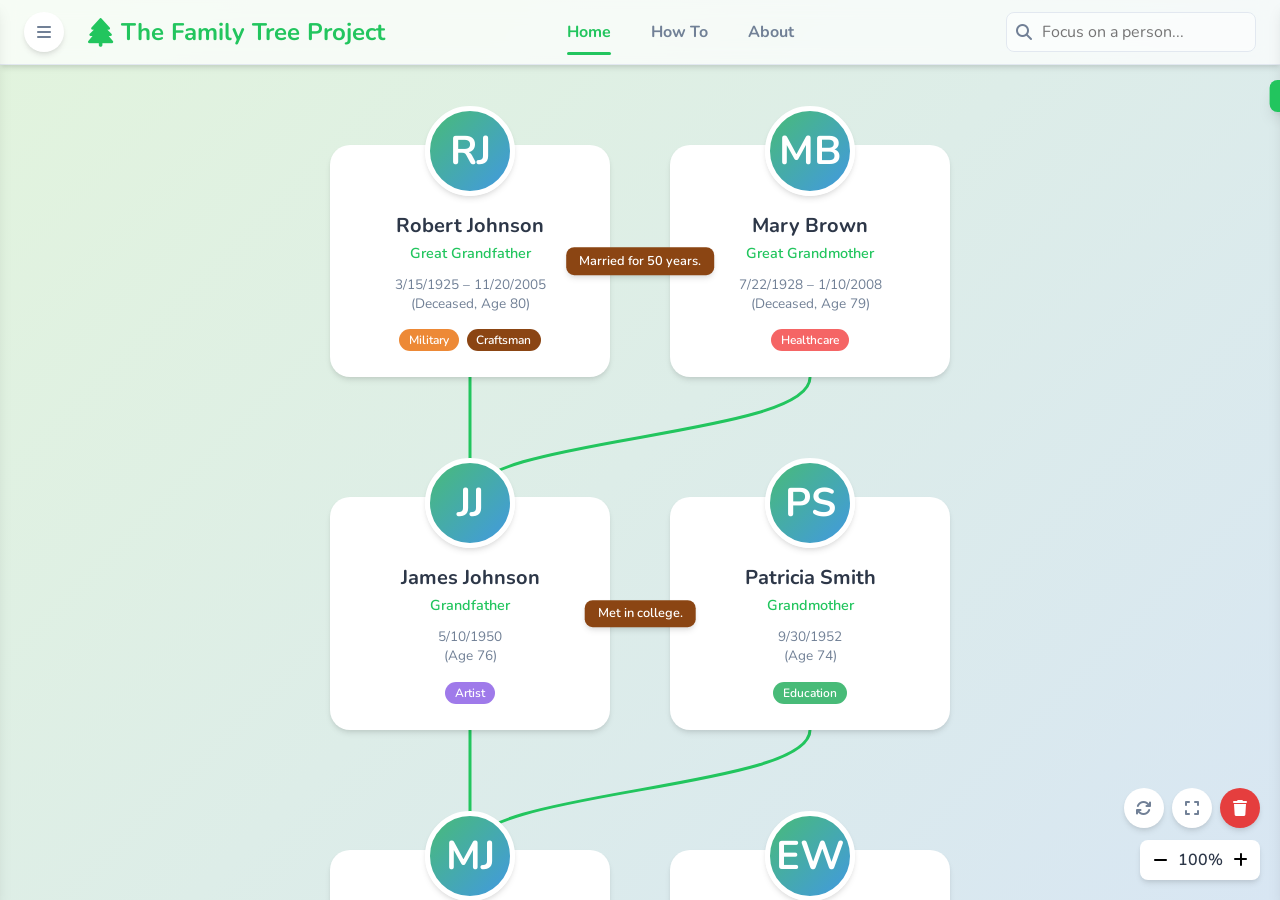
==== commit e67e9b6c: "feat: keyboard navigation for tree canvas (select, pan, zoom) Member cards get tabindex=0, role="but" ====
--- a/index.html
+++ b/index.html
@@ -13,12 +13,19 @@
 <body>
     <div class="leaves-container" id="leaves-container"></div>
     <div id="app-overlay"></div>
-    <div class="toast" id="toast"></div>
+    <div class="toast" id="toast" role="status" aria-live="polite" aria-atomic="true"></div>
+    <div class="backup-reminder" id="backup-reminder" role="status">
+        <p>Your tree only lives in this browser. Export a backup so you don't lose it.</p>
+        <div class="backup-reminder-actions">
+            <button type="button" id="backup-reminder-export" class="backup-reminder-export">Export Backup</button>
+            <button type="button" id="backup-reminder-dismiss" class="backup-reminder-dismiss" aria-label="Dismiss">&times;</button>
+        </div>
+    </div>
     
     <aside id="controls-bar" class="controls-sidebar">
         <div class="sidebar-header">
             <h3>Controls</h3>
-            <button id="close-controls-btn" class="ui-icon-btn close-btn">&times;</button>
+            <button id="close-controls-btn" class="ui-icon-btn close-btn" aria-label="Close controls">&times;</button>
         </div>
         <div class="sidebar-content">
             <div class="control-section">
@@ -35,8 +42,8 @@
                     <div class="filter-label-group">
                         <label id="level-filter-label">Generation</label>
                         <div class="multi-select-controls">
-                            <button type="button" id="level-select-all" class="btn btn-small" title="Select All"><i class="fa-solid fa-check-double"></i></button>
-                            <button type="button" id="level-deselect-all" class="btn btn-small" title="Deselect All"><i class="fa-solid fa-xmark"></i></button>
+                            <button type="button" id="level-select-all" class="btn btn-small" title="Select All" aria-label="Select all generations"><i class="fa-solid fa-check-double"></i></button>
+                            <button type="button" id="level-deselect-all" class="btn btn-small" title="Deselect All" aria-label="Deselect all generations"><i class="fa-solid fa-xmark"></i></button>
                         </div>
                     </div>
                     <div class="chip-group" id="level-filter" role="group" aria-labelledby="level-filter-label">
@@ -105,12 +112,12 @@
     <div class="app-container">
         <header class="app-header">
             <div class="header-left">
-                <button class="ui-icon-btn" id="toggle-controls-btn" title="Toggle Controls">
+                <button class="ui-icon-btn" id="toggle-controls-btn" title="Toggle Controls" aria-label="Toggle controls">
                     <i class="fa-solid fa-bars"></i>
                 </button>
                 <a href="index.html" class="logo">
                     <i class="fa-solid fa-tree"></i>
-                    <span class="logo-text">The Family Tree Project</span>
+                    <h1 class="logo-text">The Family Tree Project</h1>
                 </a>
             </div>
             <nav class="main-nav">
@@ -122,22 +129,22 @@
                 <div class="search-container">
                     <i class="fa-solid fa-search"></i>
                     <input type="search" id="search-member" placeholder="Focus on a person..." autocomplete="off">
-                    <div id="search-results" class="search-results-container"></div>
-                </div>
-                <button class="ui-icon-btn mobile-only" id="mobile-nav-toggle">
+                    <div id="search-results" class="search-results-container" role="listbox"></div>
+                </div>
+                <button class="ui-icon-btn mobile-only" id="mobile-nav-toggle" aria-label="Open menu">
                     <i class="fa-solid fa-ellipsis-v"></i>
                 </button>
             </div>
         </header>
 
         <div id="mobile-nav-overlay" class="mobile-nav">
-            <button id="mobile-nav-close" class="ui-icon-btn close-btn">&times;</button>
+            <button id="mobile-nav-close" class="ui-icon-btn close-btn" aria-label="Close menu">&times;</button>
             <a href="index.html">Home</a>
             <a href="how-to.html">How To</a>
             <a href="about.html">About</a>
         </div>
 
-        <main class="main-canvas" id="main-canvas">
+        <main class="main-canvas" id="main-canvas" tabindex="0" aria-label="Family tree canvas. Use arrow keys to pan, plus and minus to zoom, when this area is focused.">
             <div class="tree-container" id="tree-container">
                 <div id="empty-state-message">
                     <i class="fa-solid fa-plus"></i>
@@ -151,23 +158,23 @@
         
         <div class="ui-controls">
             <div class="view-controls">
-                <button class="ui-icon-btn" id="globalResetBtn" title="Reset View & Filters"><i class="fa-solid fa-arrows-rotate"></i></button>
-                <button class="ui-icon-btn" id="fullscreenBtn" title="Fullscreen"><i class="fa-solid fa-expand"></i></button>
-                <button class="ui-icon-btn btn-danger" id="clearDataBtn" title="Clear All Data"><i class="fa-solid fa-trash"></i></button>
+                <button class="ui-icon-btn" id="globalResetBtn" title="Reset View & Filters" aria-label="Reset view and filters"><i class="fa-solid fa-arrows-rotate"></i></button>
+                <button class="ui-icon-btn" id="fullscreenBtn" title="Fullscreen" aria-label="Fullscreen"><i class="fa-solid fa-expand"></i></button>
+                <button class="ui-icon-btn btn-danger" id="clearDataBtn" title="Clear All Data" aria-label="Clear all data"><i class="fa-solid fa-trash"></i></button>
             </div>
             <div class="zoom-controls">
-                <button id="zoomOutBtn"><i class="fa-solid fa-minus"></i></button>
+                <button id="zoomOutBtn" aria-label="Zoom out"><i class="fa-solid fa-minus"></i></button>
                 <span id="zoom-level">100%</span>
-                <button id="zoomInBtn"><i class="fa-solid fa-plus"></i></button>
-            </div>
-        </div>
-    </div>
-    
-    <div class="modal-overlay" id="edit-modal">
+                <button id="zoomInBtn" aria-label="Zoom in"><i class="fa-solid fa-plus"></i></button>
+            </div>
+        </div>
+    </div>
+    
+    <div class="modal-overlay" id="edit-modal" role="dialog" aria-modal="true" aria-labelledby="modal-title">
         <div class="modal-content">
             <div class="modal-header">
                 <h2 class="modal-title" id="modal-title">Edit Family Member</h2>
-                <button class="modal-close-btn">&times;</button>
+                <button class="modal-close-btn" aria-label="Close">&times;</button>
             </div>
             <div class="modal-body">
                 <aside class="modal-sidebar">
@@ -201,11 +208,11 @@
         </div>
     </div>
 
-    <div class="modal-overlay" id="relationship-modal">
+    <div class="modal-overlay" id="relationship-modal" role="dialog" aria-modal="true" aria-labelledby="relationship-modal-title">
         <div class="modal-content small">
             <div class="modal-header">
                 <h2 class="modal-title" id="relationship-modal-title">Edit Relationship</h2>
-                <button class="modal-close-btn">&times;</button>
+                <button class="modal-close-btn" aria-label="Close">&times;</button>
             </div>
             <form id="relationship-form-modal">
                 <div class="modal-body">
@@ -229,7 +236,7 @@
     
     <template id="member-card-template">
         <div class="member-card" draggable="true">
-            <button class="edit-button"><i class="fa-solid fa-pencil"></i></button>
+            <button class="edit-button" aria-label="Edit member"><i class="fa-solid fa-pencil"></i></button>
             <div class="member-avatar">
                 <img class="avatar-img" src="" alt="">
                 <span class="avatar-initials"></span>
@@ -244,7 +251,7 @@
     </template>
     
     <div id="coach-mark-clear" class="coach-mark">
-        <button id="coach-mark-close" class="close-btn">&times;</button>
+        <button id="coach-mark-close" class="close-btn" aria-label="Dismiss tip">&times;</button>
         <div class="coach-mark-text">
             <strong>Play around with the demo!</strong>
             <p>When you're ready to start your own tree, click here to clear the board.</p>
--- a/css/style.css
+++ b/css/style.css
@@ -39,7 +39,7 @@
 .header-left { display: flex; align-items: center; gap: 0.5rem; flex: 1; }
 .logo { display: flex; align-items: center; gap: 0.5rem; font-size: 1.5rem; font-weight: 700; color: var(--green-dark); text-decoration: none; margin-left: 1rem; flex-shrink: 0; }
 .logo i { font-size: 1.8rem; }
-.logo-text { white-space: nowrap; }
+.logo-text { white-space: nowrap; margin: 0; font: inherit; color: inherit; }
 .main-nav { display: flex; justify-content: center; gap: 0.5rem; position: relative; flex: 2; }
 .main-nav a { padding: 0.5rem 1rem; text-decoration: none; color: var(--text-light); font-weight: 700; border-radius: var(--border-radius-ui); transition: all 0.3s ease; position: relative; }
 .main-nav a:hover { color: var(--text-dark); background-color: rgba(0,0,0,0.05); }
@@ -192,12 +192,20 @@
 .search-results-container { display: none; position: absolute; top: calc(100% + 5px); left: 0; width: 100%; min-width: 250px; background: white; border: 1px solid var(--border-color); border-radius: 0 0 var(--border-radius-ui) var(--border-radius-ui); box-shadow: var(--shadow-lg); max-height: 300px; overflow-y: auto; z-index: 1100; }
 .search-results-container.is-visible { display: block; }
 .search-result-item { padding: 0.75rem 1rem; cursor: pointer; transition: background-color 0.2s; }
-.search-result-item:hover { background-color: #f1f5f9; }
+.search-result-item:hover, .search-result-item[aria-selected="true"] { background-color: #f1f5f9; }
 .search-result-item small { color: var(--text-light); margin-left: 0.5rem; }
 
 /* Toast Notifications */
 .toast { position: fixed; top: 80px; right: 20px; background-color: var(--green-dark); color: white; padding: 1rem 1.5rem; border-radius: var(--border-radius-ui); box-shadow: var(--shadow-lg); z-index: 4001; transform: translateX(120%); transition: transform 0.5s cubic-bezier(0.68, -0.55, 0.27, 1.55); }
 .toast.show { transform: translateX(0); }
+
+.backup-reminder { position: fixed; bottom: 20px; left: 50%; transform: translate(-50%, 150%); display: flex; align-items: center; gap: 1rem; background-color: var(--green-dark); color: white; padding: 0.85rem 1rem 0.85rem 1.25rem; border-radius: var(--border-radius-ui); box-shadow: var(--shadow-lg); z-index: 4001; max-width: calc(100vw - 40px); transition: transform 0.3s ease; }
+.backup-reminder.is-visible { transform: translate(-50%, 0); }
+.backup-reminder p { margin: 0; font-size: 0.9rem; }
+.backup-reminder-actions { display: flex; align-items: center; gap: 0.5rem; flex-shrink: 0; }
+.backup-reminder-export { background: white; color: var(--green-dark); border: none; padding: 0.4rem 0.9rem; border-radius: var(--border-radius-ui); font-weight: 700; cursor: pointer; white-space: nowrap; }
+.backup-reminder-export:hover { background: #f1f5f9; }
+.backup-reminder-dismiss { background: none; border: none; color: white; font-size: 1.5rem; line-height: 1; cursor: pointer; padding: 0 0.25rem; }
 
 /* Static Pages */
 .static-page { overflow-y: auto; }
@@ -237,8 +245,6 @@
 .manager-list-item .item-details { display: block; font-style: italic; color: var(--text-light); font-size: 0.8rem; margin-top: 0.25rem; }
 .filter-label-group { display: flex; justify-content: space-between; align-items: baseline; }
 .multi-select-controls { display: flex; gap: 0.5rem; }
-#level-filter { height: 100px; }
-#level-filter option { padding: 0.25rem 0.5rem; }
 
 /* FIX 2: Added styling for the generation filter buttons */
 .multi-select-controls button {
@@ -295,7 +301,7 @@
 .mobile-nav .close-btn { position: absolute; top: 10px; right: 15px; font-size: 2.5rem; }
 
 @media (max-width: 1024px) {
-    .header-left .logo-text { display: none; }
+    .header-left .logo-text { position: absolute; width: 1px; height: 1px; overflow: hidden; clip: rect(0 0 0 0); white-space: nowrap; }
     .main-nav { flex: 3; }
     .header-actions { flex: 2; }
 }
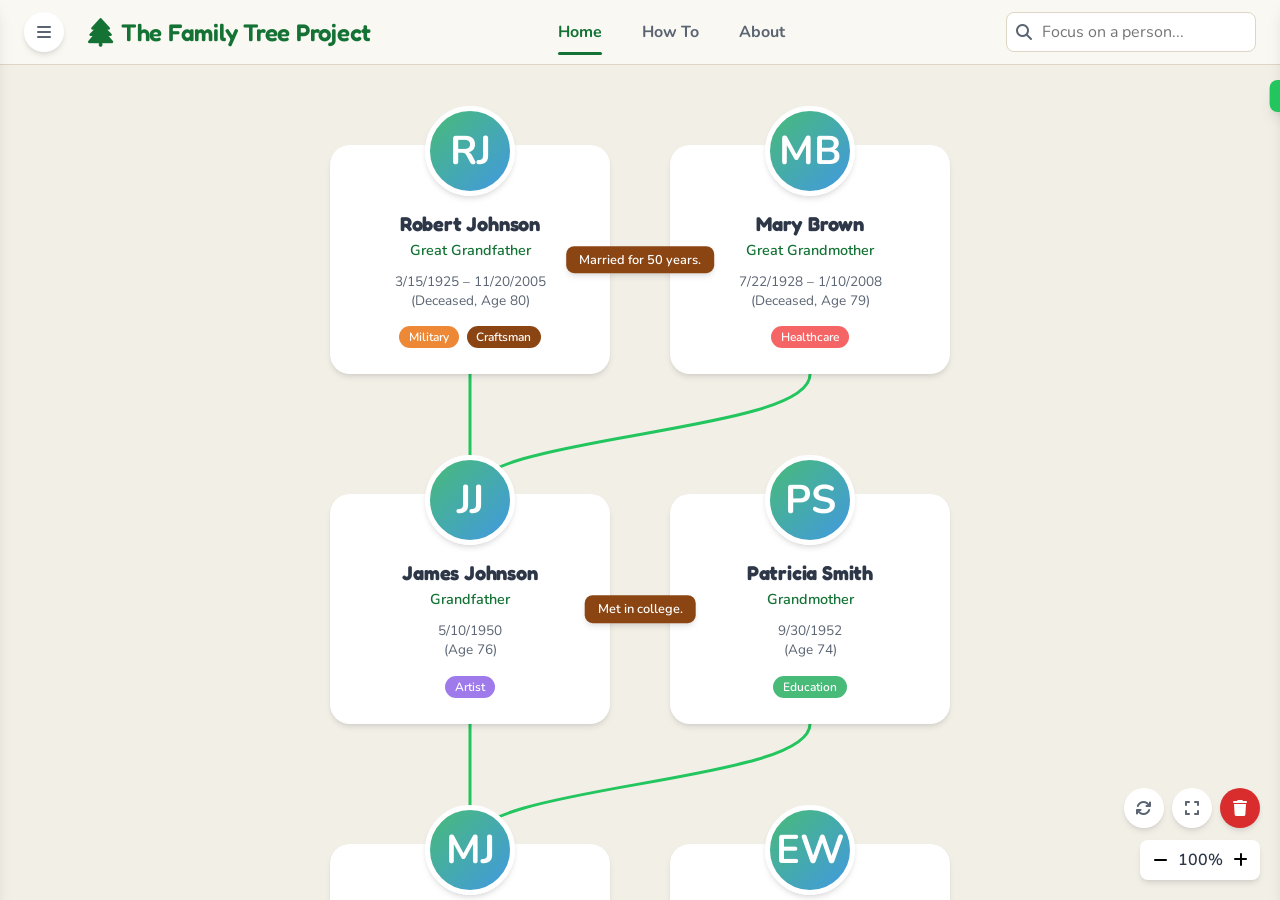
==== commit 2a82c8fc: "style: replace gradient/glass shell with a flat warm-surface refresh The diagonal pastel body gradie" ====
--- a/index.html
+++ b/index.html
@@ -7,7 +7,7 @@
     <link rel="stylesheet" href="css/style.css">
     <link rel="preconnect" href="https://fonts.googleapis.com">
     <link rel="preconnect" href="https://fonts.gstatic.com" crossorigin>
-    <link href="https://fonts.googleapis.com/css2?family=Nunito:wght@400;600;700&display=swap" rel="stylesheet">
+    <link href="https://fonts.googleapis.com/css2?family=Nunito:wght@400;600;700&family=Fredoka:wght@500;600&display=swap" rel="stylesheet">
     <link rel="stylesheet" href="https://cdnjs.cloudflare.com/ajax/libs/font-awesome/6.5.2/css/all.min.css">
 </head>
 <body>
--- a/css/style.css
+++ b/css/style.css
@@ -1,27 +1,65 @@
-/* CSS Custom Properties (Variables) for Theming */
+/* CSS Custom Properties (Variables) for Theming.
+   Every colour in the app is declared here. No colour literal belongs in a rule below. */
 :root {
+    /* Type: Nunito carries the body, Fredoka carries the headings */
     --font-family: 'Nunito', sans-serif;
+    --font-display: 'Fredoka', 'Nunito', sans-serif;
+
+    /* Accents. Each one carries meaning (a relationship type, a state) rather than decoration. */
     --green-light: #48bb78;
     --green-dark: #22c55e;
+    /* Deep green: green as *text* on a light surface, and the pressed state of a green fill.
+       --green-dark is too pale to read as text on cream (2.2:1); this is 5.0:1 or better. */
+    --green-deep: #147235;
     --brown: #8b4513;
     --orange: #ed8936;
     --blue: #4299e1;
     --teal: #38b2ac;
+    --danger: #d92d2d;
+    --danger-hover: #b52626;
+
+    /* Tag palette, read from JS by getTagColor() in js/main.js */
+    --tag-default: var(--blue);
+    --tag-military: var(--orange);
+    --tag-artist: #9f7aea;
+    --tag-entrepreneur: var(--teal);
+    --tag-education: var(--green-light);
+    --tag-healthcare: #f56565;
+    --tag-craftsman: var(--brown);
+    --tag-tech: #3182ce;
+
+    /* Text */
     --text-dark: #2d3748;
-    --text-light: #718096;
+    --text-light: #5a6472;
+
+    /* Surfaces, lightest last. Depth comes from stacking these behind hairline
+       borders, not from blur, glow or a gradient. */
+    --bg-app: #f2efe7;
+    --bg-main: #faf8f3;
     --bg-card: #ffffff;
-    --bg-main: #f7fafc;
-    --border-color: #e2e8f0;
+    --bg-hover: #edeadf;
+    --border-color: #ded6c4;
+    --overlay-tint: rgba(0, 0, 0, 0.05);
+
     --shadow-md: 0 4px 6px -1px rgba(0, 0, 0, 0.1), 0 2px 4px -1px rgba(0, 0, 0, 0.06);
     --shadow-lg: 0 10px 15px -3px rgba(0, 0, 0, 0.1), 0 4px 6px -2px rgba(0, 0, 0, 0.05);
+    --focus-ring: 0 0 0 3px rgba(20, 114, 53, 0.25);
     --border-radius-card: 20px;
     --border-radius-ui: 8px;
 }
 
 /* Base & Reset Styles */
 *, *::before, *::after { box-sizing: border-box; margin: 0; padding: 0; }
-html, body { height: 100%; overflow: hidden; font-family: var(--font-family); color: var(--text-dark); background-color: var(--bg-main); }
-body { display: flex; flex-direction: column; background: linear-gradient(135deg, #e2f4dd 0%, #d8e6f3 100%); }
+html, body { height: 100%; overflow: hidden; font-family: var(--font-family); color: var(--text-dark); }
+/* The ground colour lives on <html> alone. Body must stay transparent: it is painted after
+   negative-z-index children, so a background here would hide the .leaves-container layer. */
+html { background-color: var(--bg-app); }
+body { display: flex; flex-direction: column; }
+
+/* Typography: headings take the display face, body text stays Nunito.
+   Hierarchy comes from face, weight and tracking rather than from colour. */
+h1, h2, h3, h4, .logo, .modal-title, .member-name { font-family: var(--font-display); letter-spacing: -0.01em; }
+h1, h2, h3, h4 { font-weight: 600; line-height: 1.2; }
 
 /* Floating Leaves Animation */
 .leaves-container { position: fixed; top: 0; left: 0; width: 100%; height: 100%; pointer-events: none; z-index: -1; overflow: hidden; }
@@ -35,22 +73,24 @@
 .app-container { display: flex; flex-direction: column; height: 100%; width: 100%; }
 
 /* Header & Navigation */
-.app-header { flex-shrink: 0; position: sticky; top: 0; z-index: 1000; display: flex; justify-content: space-between; align-items: center; gap: 1rem; padding: 0.75rem 1.5rem; background: rgba(255, 255, 255, 0.7); backdrop-filter: blur(10px); border-bottom: 1px solid var(--border-color); box-shadow: var(--shadow-md); }
+/* Opaque chrome surface one step lighter than the app ground, separated by a hairline.
+   No blur and no drop shadow: the tonal step plus the border is the whole depth cue. */
+.app-header { flex-shrink: 0; position: sticky; top: 0; z-index: 1000; display: flex; justify-content: space-between; align-items: center; gap: 1rem; padding: 0.75rem 1.5rem; background-color: var(--bg-main); border-bottom: 1px solid var(--border-color); }
 .header-left { display: flex; align-items: center; gap: 0.5rem; flex: 1; }
-.logo { display: flex; align-items: center; gap: 0.5rem; font-size: 1.5rem; font-weight: 700; color: var(--green-dark); text-decoration: none; margin-left: 1rem; flex-shrink: 0; }
+.logo { display: flex; align-items: center; gap: 0.5rem; font-size: 1.5rem; font-weight: 600; color: var(--green-deep); text-decoration: none; margin-left: 1rem; flex-shrink: 0; }
 .logo i { font-size: 1.8rem; }
 .logo-text { white-space: nowrap; margin: 0; font: inherit; color: inherit; }
 .main-nav { display: flex; justify-content: center; gap: 0.5rem; position: relative; flex: 2; }
 .main-nav a { padding: 0.5rem 1rem; text-decoration: none; color: var(--text-light); font-weight: 700; border-radius: var(--border-radius-ui); transition: all 0.3s ease; position: relative; }
-.main-nav a:hover { color: var(--text-dark); background-color: rgba(0,0,0,0.05); }
-.main-nav a.active { color: var(--green-dark); }
-.main-nav a.active::after { content: ''; position: absolute; bottom: -4px; left: 1rem; right: 1rem; height: 3px; background-color: var(--green-dark); border-radius: 2px; animation: slide-in 0.3s ease-out; }
+.main-nav a:hover { color: var(--text-dark); background-color: var(--bg-hover); }
+.main-nav a.active { color: var(--green-deep); }
+.main-nav a.active::after { content: ''; position: absolute; bottom: -4px; left: 1rem; right: 1rem; height: 3px; background-color: var(--green-deep); border-radius: 2px; animation: slide-in 0.3s ease-out; }
 @keyframes slide-in { from { width: 0; left: 50%; } to { width: calc(100% - 2rem); left: 1rem; } }
 .header-actions { display: flex; align-items: center; gap: 1rem; justify-content: flex-end; flex: 1; }
 .search-container { position: relative; display: flex; align-items: center; }
 .search-container i { position: absolute; left: 10px; color: var(--text-light); pointer-events: none; }
-.search-container input { background: rgba(255,255,255,0.5); border: 1px solid var(--border-color); border-radius: var(--border-radius-ui); outline: none; padding: 0.5rem 0.5rem 0.5rem 2.2rem; font-family: var(--font-family); font-size: 1rem; width: 250px; transition: all 0.3s; }
-.search-container input:focus { border-color: var(--green-dark); background-color: white; box-shadow: var(--shadow-md); }
+.search-container input { background-color: var(--bg-card); border: 1px solid var(--border-color); border-radius: var(--border-radius-ui); outline: none; padding: 0.5rem 0.5rem 0.5rem 2.2rem; font-family: var(--font-family); font-size: 1rem; width: 250px; transition: all 0.3s; }
+.search-container input:focus { border-color: var(--green-deep); background-color: var(--bg-card); box-shadow: var(--focus-ring); }
 
 /* Controls Sidebar */
 .controls-sidebar { position: fixed; top: 0; left: 0; height: 100%; width: 320px; background: var(--bg-main); border-right: 1px solid var(--border-color); box-shadow: var(--shadow-lg); z-index: 2000; transform: translateX(-100%); transition: transform 0.4s cubic-bezier(0.25, 0.8, 0.25, 1); display: flex; flex-direction: column; }
@@ -62,15 +102,15 @@
 .control-title { font-size: 0.9rem; font-weight: 700; color: var(--text-light); text-transform: uppercase; letter-spacing: 0.05em; border-bottom: 2px solid var(--border-color); padding-bottom: 0.5rem; }
 .filter-group { display: flex; flex-direction: column; gap: 0.5rem; }
 .filter-group label { font-weight: 600; font-size: 0.9rem; }
-.filter-group select, .filter-group input, .filter-group textarea { width: 100%; padding: 0.75rem; border-radius: var(--border-radius-ui); border: 1px solid var(--border-color); background-color: white; font-family: var(--font-family); font-size: 1rem;}
+.filter-group select, .filter-group input, .filter-group textarea { width: 100%; padding: 0.75rem; border-radius: var(--border-radius-ui); border: 1px solid var(--border-color); background-color: var(--bg-card); font-family: var(--font-family); font-size: 1rem;}
 .filter-group textarea { resize: vertical; }
 .sidebar-content .btn, .sidebar-content .dropdown-btn { width: 100%; justify-content: center; padding: 0.75rem; }
 .dropdown { position: relative; width: 100%; }
 .dropdown-btn { display: flex; justify-content: space-between; align-items: center; }
-.dropdown-content { display: block; position: absolute; background-color: #f9f9f9; width: 100%; box-shadow: var(--shadow-lg); z-index: 10; border-radius: var(--border-radius-ui); overflow: hidden; padding: 0.5rem 0; margin-top: 0.25rem; opacity: 0; transform: translateY(10px); pointer-events: none; transition: opacity 0.2s ease-out, transform 0.2s ease-out; }
+.dropdown-content { display: block; position: absolute; background-color: var(--bg-card); border: 1px solid var(--border-color); width: 100%; box-shadow: var(--shadow-lg); z-index: 10; border-radius: var(--border-radius-ui); overflow: hidden; padding: 0.5rem 0; margin-top: 0.25rem; opacity: 0; transform: translateY(10px); pointer-events: none; transition: opacity 0.2s ease-out, transform 0.2s ease-out; }
 .dropdown.is-active .dropdown-content { opacity: 1; transform: translateY(0); pointer-events: auto; }
-.dropdown-content a { color: black; padding: 0.75rem 1rem; text-decoration: none; display: flex; align-items: center; gap: 0.75rem; font-size: 0.9rem; font-weight: 600;}
-.dropdown-content a:hover { background-color: #f1f1f1; }
+.dropdown-content a { color: var(--text-dark); padding: 0.75rem 1rem; text-decoration: none; display: flex; align-items: center; gap: 0.75rem; font-size: 0.9rem; font-weight: 600;}
+.dropdown-content a:hover { background-color: var(--bg-hover); }
 
 /* Toggle Switch UI */
 .toggle-group { display: flex; align-items: center; justify-content: space-between; gap: 0.75rem; }
@@ -90,10 +130,10 @@
 .generation { display: flex; justify-content: center; align-items: center; gap: 60px; position: relative; }
 
 /* Empty State Message */
-#empty-state-message { display: none; position: absolute; top: 50%; left: 50%; transform: translate(-50%, -50%); text-align: center; color: #a0aec0; cursor: pointer; transition: color 0.3s ease; padding: 2rem; }
-#empty-state-message:hover { color: var(--green-dark); }
-#empty-state-message i { font-size: 5rem; border: 4px dashed #cbd5e0; border-radius: 50%; width: 120px; height: 120px; display: flex; align-items: center; justify-content: center; margin: 0 auto 1.5rem; transition: all 0.3s ease; }
-#empty-state-message:hover i { border-color: var(--green-dark); transform: scale(1.05); }
+#empty-state-message { display: none; position: absolute; top: 50%; left: 50%; transform: translate(-50%, -50%); text-align: center; color: var(--text-light); cursor: pointer; transition: color 0.3s ease; padding: 2rem; }
+#empty-state-message:hover { color: var(--green-deep); }
+#empty-state-message i { font-size: 5rem; border: 4px dashed var(--border-color); border-radius: 50%; width: 120px; height: 120px; display: flex; align-items: center; justify-content: center; margin: 0 auto 1.5rem; transition: all 0.3s ease; }
+#empty-state-message:hover i { border-color: var(--green-deep); transform: scale(1.05); }
 
 /* Member Card */
 .member-card { position: relative; width: min(280px, calc(100vw - 2rem)); background: var(--bg-card); border-radius: var(--border-radius-card); box-shadow: var(--shadow-md); padding: 1.5rem; text-align: center; cursor: pointer; transition: all 0.3s cubic-bezier(0.25, 0.8, 0.25, 1); border: 2px solid transparent; }
@@ -101,11 +141,12 @@
 .member-avatar { width: 90px; height: 90px; border-radius: 50%; margin: -65px auto 1rem; border: 5px solid var(--bg-card); background: linear-gradient(135deg, var(--green-light), var(--blue)); display: flex; align-items: center; justify-content: center; font-size: 2.5rem; font-weight: 700; color: white; overflow: hidden; box-shadow: var(--shadow-md); }
 .member-avatar img { width: 100%; height: 100%; object-fit: cover; }
 .member-name { font-size: 1.25rem; font-weight: 700; margin-bottom: 0.25rem; }
-.member-relationship { font-size: 0.9rem; color: var(--green-dark); font-weight: 600; margin-bottom: 0.75rem; }
+.member-relationship { font-size: 0.9rem; color: var(--green-deep); font-weight: 600; margin-bottom: 0.75rem; }
 .member-details { font-size: 0.85rem; color: var(--text-light); margin-bottom: 1rem; line-height: 1.4; }
 .member-tags { display: flex; flex-wrap: wrap; justify-content: center; gap: 0.5rem; margin-top: 1rem; }
-.tag { padding: 0.2rem 0.6rem; font-size: 0.75rem; font-weight: 600; border-radius: 99px; color: white; }
-.edit-button { position: absolute; top: 10px; right: 10px; width: 30px; height: 30px; border-radius: 50%; background: #f1f5f9; border: none; color: var(--text-light); cursor: pointer; display: flex; align-items: center; justify-content: center; opacity: 0; transition: opacity 0.2s; }
+/* background-color is set inline by getTagColor(); this is the fallback for an unknown tag. */
+.tag { padding: 0.2rem 0.6rem; font-size: 0.75rem; font-weight: 600; border-radius: 99px; color: white; background-color: var(--tag-default); }
+.edit-button { position: absolute; top: 10px; right: 10px; width: 30px; height: 30px; border-radius: 50%; background-color: var(--bg-hover); border: none; color: var(--text-light); cursor: pointer; display: flex; align-items: center; justify-content: center; opacity: 0; transition: opacity 0.2s; }
 .member-card:hover .edit-button { opacity: 1; }
 
 /* Connections & Relationship Notes */
@@ -126,28 +167,29 @@
 
 /* Buttons & UI Controls */
 .btn { display: inline-flex; align-items: center; gap: 0.5rem; padding: 0.5rem 1rem; border: 1px solid var(--border-color); background-color: var(--bg-card); border-radius: var(--border-radius-ui); font-family: var(--font-family); font-weight: 600; cursor: pointer; transition: all 0.2s ease; }
-.btn:hover { background-color: #f1f5f9; border-color: #cbd5e0; }
+.btn:hover { background-color: var(--bg-hover); border-color: var(--border-color); }
 .btn-primary { background-color: var(--green-dark); color: white; border-color: var(--green-dark); }
-.btn-primary:hover { background-color: #16a34a; }
+.btn-primary:hover { background-color: var(--green-deep); border-color: var(--green-deep); }
 .btn.btn-small { padding: 0; width: 44px; height: 44px; font-size: 0.9rem; justify-content: center; }
 
 .chip-group { display: flex; flex-wrap: wrap; gap: 0.5rem; }
 .chip { display: inline-flex; align-items: center; gap: 0.4rem; min-height: 44px; padding: 0.4rem 0.75rem; border: 1px solid var(--border-color); border-radius: var(--border-radius-ui); background: var(--bg-card); cursor: pointer; font-size: 0.85rem; user-select: none; }
-.chip input[type="checkbox"] { width: 16px; height: 16px; accent-color: var(--green-dark); }
-.chip:has(input:checked) { border-color: var(--green-dark); }
+.chip input[type="checkbox"] { width: 16px; height: 16px; accent-color: var(--green-deep); }
+.chip:has(input:checked) { border-color: var(--green-deep); }
 
 .ui-icon-btn { background: var(--bg-card); border: none; width: 40px; height: 40px; border-radius: 50%; box-shadow: var(--shadow-md); color: var(--text-light); font-size: 1rem; display: flex; align-items: center; justify-content: center; cursor: pointer; transition: all 0.2s; flex-shrink: 0; }
-.ui-icon-btn:hover { background-color: #f1f5f9; color: var(--text-dark); }
-.ui-icon-btn.btn-danger { background-color: #e53e3e; color: white; }
-.ui-icon-btn.btn-danger:hover { background-color: #c53030; }
+.ui-icon-btn:hover { background-color: var(--bg-hover); color: var(--text-dark); }
+.ui-icon-btn.btn-danger { background-color: var(--danger); color: white; }
+.ui-icon-btn.btn-danger:hover { background-color: var(--danger-hover); }
 .close-btn { box-shadow: none; background: transparent; font-size: 2rem; }
-.close-btn:hover { background-color: rgba(0,0,0,0.05); }
+/* A neutral tint rather than a surface token: .close-btn sits on both light chrome and the dark coach mark. */
+.close-btn:hover { background-color: var(--overlay-tint); }
 
 .ui-controls { position: absolute; bottom: 20px; right: 20px; display: flex; flex-direction: column; gap: 0.75rem; z-index: 50; align-items: flex-end; }
 .zoom-controls { display: flex; background-color: var(--bg-card); border-radius: var(--border-radius-ui); box-shadow: var(--shadow-md); overflow: hidden; }
 .zoom-controls button, .zoom-controls span { width: 40px; height: 40px; border: none; background-color: transparent; font-size: 1rem; font-weight: 600; display: flex; align-items: center; justify-content: center; }
 .zoom-controls button { cursor: pointer; }
-.zoom-controls button:hover { background-color: #f1f5f9; }
+.zoom-controls button:hover { background-color: var(--bg-hover); }
 .view-controls { display: flex; gap: 0.5rem; }
 
 /* Modal Styles */
@@ -155,13 +197,13 @@
 .modal-overlay.visible { display: flex; }
 .modal-content { background-color: var(--bg-main); width: 90%; max-width: 800px; max-height: 90vh; border-radius: var(--border-radius-card); box-shadow: var(--shadow-lg); display: flex; flex-direction: column; overflow: hidden; }
 .modal-content.small { max-width: 500px; }
-.modal-header { padding: 1rem 1.5rem; border-bottom: 1px solid var(--border-color); display: flex; justify-content: space-between; align-items: center; background: white; flex-shrink: 0; }
+.modal-header { padding: 1rem 1.5rem; border-bottom: 1px solid var(--border-color); display: flex; justify-content: space-between; align-items: center; background-color: var(--bg-card); flex-shrink: 0; }
 .modal-title { font-size: 1.25rem; font-weight: 700; }
 .modal-close-btn { background: none; border: none; font-size: 1.5rem; cursor: pointer; color: var(--text-light); }
 .modal-body { padding: 1.5rem; overflow-y: auto; }
 #edit-modal .modal-body { display: grid; grid-template-columns: 200px 1fr; gap: 1.5rem; }
 .modal-sidebar { display: flex; flex-direction: column; align-items: center; gap: 1rem; }
-.modal-avatar-preview { width: 150px; height: 150px; border-radius: 50%; background: #e2e8f0; display: flex; align-items: center; justify-content: center; overflow: hidden; font-size: 4rem; color: var(--text-light); position: relative; }
+.modal-avatar-preview { width: 150px; height: 150px; border-radius: 50%; background-color: var(--bg-hover); display: flex; align-items: center; justify-content: center; overflow: hidden; font-size: 4rem; color: var(--text-light); position: relative; }
 .modal-avatar-preview img { width: 100%; height: 100%; object-fit: cover; }
 .upload-overlay { position: absolute; width: 100%; height: 100%; background: rgba(0,0,0,0.5); color: white; display: flex; flex-direction: column; align-items: center; justify-content: center; opacity: 0; transition: opacity 0.2s; cursor: pointer; }
 .modal-avatar-preview:hover .upload-overlay { opacity: 1; }
@@ -170,15 +212,15 @@
 .form-group { display: flex; flex-direction: column; }
 .form-group.full-width { grid-column: 1 / -1; }
 .form-group label { font-weight: 600; font-size: 0.9rem; margin-bottom: 0.5rem; color: var(--text-dark); }
-.form-group input, .form-group textarea, .form-group select { width: 100%; padding: 0.75rem; border: 1px solid var(--border-color); border-radius: var(--border-radius-ui); font-family: var(--font-family); font-size: 1rem; background-color: white; }
+.form-group input, .form-group textarea, .form-group select { width: 100%; padding: 0.75rem; border: 1px solid var(--border-color); border-radius: var(--border-radius-ui); font-family: var(--font-family); font-size: 1rem; background-color: var(--bg-card); }
 .form-group textarea { resize: vertical; min-height: 80px; }
-.tags-input-container { display: flex; flex-wrap: wrap; gap: 0.5rem; padding: 0.5rem; border: 1px solid var(--border-color); border-radius: var(--border-radius-ui); background: white; }
+.tags-input-container { display: flex; flex-wrap: wrap; gap: 0.5rem; padding: 0.5rem; border: 1px solid var(--border-color); border-radius: var(--border-radius-ui); background-color: var(--bg-card); }
 .tag-item { display: flex; align-items: center; gap: 0.25rem; background: var(--blue); color: white; padding: 0.2rem 0.6rem; border-radius: 99px; font-size: 0.9rem; }
 .tag-remove-btn { background: none; border: none; color: white; cursor: pointer; font-size: 0.9rem; }
 #newTagInput { border: none; outline: none; flex-grow: 1; padding: 0.25rem; }
-.modal-footer { padding: 1rem 1.5rem; border-top: 1px solid var(--border-color); display: flex; justify-content: flex-end; gap: 0.5rem; background: white; flex-shrink: 0; }
-.btn-danger { background-color: #e53e3e; color: white; border-color: #e53e3e; }
-.btn-danger:hover { background-color: #c53030; }
+.modal-footer { padding: 1rem 1.5rem; border-top: 1px solid var(--border-color); display: flex; justify-content: flex-end; gap: 0.5rem; background-color: var(--bg-card); flex-shrink: 0; }
+.btn-danger { background-color: var(--danger); color: white; border-color: var(--danger); }
+.btn-danger:hover { background-color: var(--danger-hover); border-color: var(--danger-hover); }
 #delete-relationship-btn { margin-right: auto; }
 .modal-divider { border: none; border-top: 1px solid var(--border-color); margin: 1rem 0; }
 
@@ -189,10 +231,10 @@
 }
 
 /* Dynamic Search Results Dropdown */
-.search-results-container { display: none; position: absolute; top: calc(100% + 5px); left: 0; width: 100%; min-width: 250px; background: white; border: 1px solid var(--border-color); border-radius: 0 0 var(--border-radius-ui) var(--border-radius-ui); box-shadow: var(--shadow-lg); max-height: 300px; overflow-y: auto; z-index: 1100; }
+.search-results-container { display: none; position: absolute; top: calc(100% + 5px); left: 0; width: 100%; min-width: 250px; background-color: var(--bg-card); border: 1px solid var(--border-color); border-radius: 0 0 var(--border-radius-ui) var(--border-radius-ui); box-shadow: var(--shadow-lg); max-height: 300px; overflow-y: auto; z-index: 1100; }
 .search-results-container.is-visible { display: block; }
 .search-result-item { padding: 0.75rem 1rem; cursor: pointer; transition: background-color 0.2s; }
-.search-result-item:hover, .search-result-item[aria-selected="true"] { background-color: #f1f5f9; }
+.search-result-item:hover, .search-result-item[aria-selected="true"] { background-color: var(--bg-hover); }
 .search-result-item small { color: var(--text-light); margin-left: 0.5rem; }
 
 /* Toast Notifications */
@@ -203,15 +245,14 @@
 .backup-reminder.is-visible { transform: translate(-50%, 0); }
 .backup-reminder p { margin: 0; font-size: 0.9rem; }
 .backup-reminder-actions { display: flex; align-items: center; gap: 0.5rem; flex-shrink: 0; }
-.backup-reminder-export { background: white; color: var(--green-dark); border: none; padding: 0.4rem 0.9rem; border-radius: var(--border-radius-ui); font-weight: 700; cursor: pointer; white-space: nowrap; }
-.backup-reminder-export:hover { background: #f1f5f9; }
+.backup-reminder-export { background-color: var(--bg-card); color: var(--green-deep); border: none; padding: 0.4rem 0.9rem; border-radius: var(--border-radius-ui); font-weight: 700; cursor: pointer; white-space: nowrap; }
+.backup-reminder-export:hover { background-color: var(--bg-hover); }
 .backup-reminder-dismiss { background: none; border: none; color: white; font-size: 1.5rem; line-height: 1; cursor: pointer; padding: 0 0.25rem; }
 
 /* Static Pages */
 .static-page { overflow-y: auto; }
-.static-page .app-header { background: rgba(255, 255, 255, 0.9); }
 .static-page .header-actions { visibility: hidden; }
-.content-container { max-width: 800px; margin: 3rem auto; padding: 2.5rem; background: white; border-radius: var(--border-radius-card); box-shadow: var(--shadow-lg); color: var(--text-dark); }
+.content-container { max-width: 800px; margin: 3rem auto; padding: 2.5rem; background-color: var(--bg-card); border: 1px solid var(--border-color); border-radius: var(--border-radius-card); box-shadow: var(--shadow-lg); color: var(--text-dark); }
 .content-container h1 { margin-bottom: 1rem; }
 .content-container h2 { margin-top: 2rem; margin-bottom: 0.75rem; padding-bottom: 0.5rem; border-bottom: 2px solid var(--border-color); }
 .content-container p, .content-container ul { margin-bottom: 1rem; line-height: 1.7; }
@@ -225,21 +266,21 @@
 .doc-sidebar h3 { margin-bottom: 1rem; }
 .doc-sidebar nav { display: flex; flex-direction: column; gap: 0.5rem; }
 .doc-sidebar nav a { text-decoration: none; color: var(--text-light); font-weight: 600; padding: 0.5rem; border-radius: var(--border-radius-ui); transition: all 0.2s; }
-.doc-sidebar nav a:hover { background: rgba(0,0,0,0.05); color: var(--text-dark); }
-.doc-sidebar nav a.active { background: rgba(0,0,0,0.05); color: var(--text-dark); font-weight: 700; }
-.doc-content { padding: 3rem 4rem; flex-grow: 1; background: rgba(255,255,255,0.6); border-radius: var(--border-radius-card); margin: 2rem 0; }
+.doc-sidebar nav a:hover { background-color: var(--bg-hover); color: var(--text-dark); }
+.doc-sidebar nav a.active { background-color: var(--bg-hover); color: var(--text-dark); font-weight: 700; }
+.doc-content { padding: 3rem 4rem; flex-grow: 1; background-color: var(--bg-card); border: 1px solid var(--border-color); border-radius: var(--border-radius-card); margin: 2rem 0; }
 .doc-section { display: none; opacity: 0; animation: fade-in 0.5s ease-in-out forwards; }
 .doc-section.is-active { display: block; }
 @keyframes fade-in { from { opacity: 0; transform: translateY(10px); } to { opacity: 1; transform: translateY(0); } }
-.image-placeholder-wrapper { display: flex; flex-direction: column; align-items: center; width: auto; margin-top: 1.5rem; border: 2px solid var(--border-color); border-radius: var(--border-radius-ui); padding: 1rem; background: #fdfdfd; }
-.image-placeholder { width: auto; height: auto; background: #f1f5f9; display: flex; align-items: center; justify-content: center; color: var(--text-light); font-weight: 600; border-radius: var(--border-radius-ui); }
+.image-placeholder-wrapper { display: flex; flex-direction: column; align-items: center; width: auto; margin-top: 1.5rem; border: 2px solid var(--border-color); border-radius: var(--border-radius-ui); padding: 1rem; background-color: var(--bg-card); }
+.image-placeholder { width: auto; height: auto; background-color: var(--bg-hover); display: flex; align-items: center; justify-content: center; color: var(--text-light); font-weight: 600; border-radius: var(--border-radius-ui); }
 .image-placeholder-wrapper figcaption { text-align: center; margin-top: 0.75rem; font-style: italic; color: var(--text-light); }
 
 /* Relationship Manager in Sidebar */
 #relationship-manager form { display: flex; flex-direction: column; gap: 1rem; }
 .manager-list { margin-top: 1rem; max-height: 250px; overflow-y: auto; border-top: 1px solid var(--border-color); padding-top: 1rem; }
 .manager-list-item { font-size: 0.9rem; display: flex; justify-content: space-between; align-items: center; padding: 0.5rem; border-radius: var(--border-radius-ui); }
-.manager-list-item:hover { background: #e2e8f0; }
+.manager-list-item:hover { background-color: var(--bg-hover); }
 .manager-list-item .actions button { background: none; border: none; cursor: pointer; color: var(--text-light); padding: 0.25rem; }
 .manager-list-item .actions button:hover { color: var(--text-dark); }
 .manager-list-item .item-details { display: block; font-style: italic; color: var(--text-light); font-size: 0.8rem; margin-top: 0.25rem; }
@@ -252,20 +293,20 @@
     border: none;
     font-size: 0.8rem;
     font-weight: 600;
-    color: var(--green-dark);
+    color: var(--green-deep);
     cursor: pointer;
     padding: 0.25rem 0.5rem;
     border-radius: var(--border-radius-ui);
     transition: background-color 0.2s;
 }
 .multi-select-controls button:hover {
-    background-color: #e2e8f0;
+    background-color: var(--bg-hover);
 }
 
 /* Legend in Sidebar */
 .legend { margin-top: 1rem; padding-top: 1rem; border-top: 1px solid var(--border-color); display: grid; grid-template-columns: 1fr 1fr; gap: 0.75rem; font-size: 0.9rem; }
 .legend-item { display: flex; align-items: center; gap: 0.5rem; }
-.color-swatch { width: 16px; height: 16px; border-radius: 50%; border: 1px solid rgba(0,0,0,0.1); flex-shrink: 0; }
+.color-swatch { width: 16px; height: 16px; border-radius: 50%; border: 1px solid var(--overlay-tint); flex-shrink: 0; }
 .line-swatch { width: 22px; height: 3px; flex-shrink: 0; }
 .line-swatch.parent { background: var(--green-dark); }
 .line-swatch.sibling { background: repeating-linear-gradient(to right, var(--blue) 0 6px, transparent 6px 10px); }
@@ -284,7 +325,7 @@
 /* Print & Export Styles */
 .tree-container.is-exporting .member-card { box-shadow: 0 0 0 2px #ccc !important; border: 2px solid transparent; }
 @media print {
-    body { overflow: visible; background: white; }
+    html, body { overflow: visible; background: white; }
     .app-header, .ui-controls, .modal-overlay, .edit-button, .controls-sidebar, #connection-annotations { display: none !important; }
     .main-canvas { overflow: visible; height: auto; }
     .tree-container { transform: none !important; padding: 1cm; }
@@ -297,7 +338,7 @@
 .mobile-nav { position: fixed; top: 0; right: 0; width: 280px; height: 100%; background: var(--bg-main); z-index: 3000; box-shadow: var(--shadow-lg); transform: translateX(100%); transition: transform 0.3s ease-in-out; padding: 2rem; display: flex; flex-direction: column; gap: 1rem; }
 .mobile-nav.is-open { transform: translateX(0); }
 .mobile-nav a { font-size: 1.25rem; font-weight: 700; color: var(--text-dark); text-decoration: none; padding: 0.75rem; border-radius: var(--border-radius-ui); }
-.mobile-nav a:hover { background: #e2e8f0; }
+.mobile-nav a:hover { background-color: var(--bg-hover); }
 .mobile-nav .close-btn { position: absolute; top: 10px; right: 15px; font-size: 2.5rem; }
 
 @media (max-width: 1024px) {
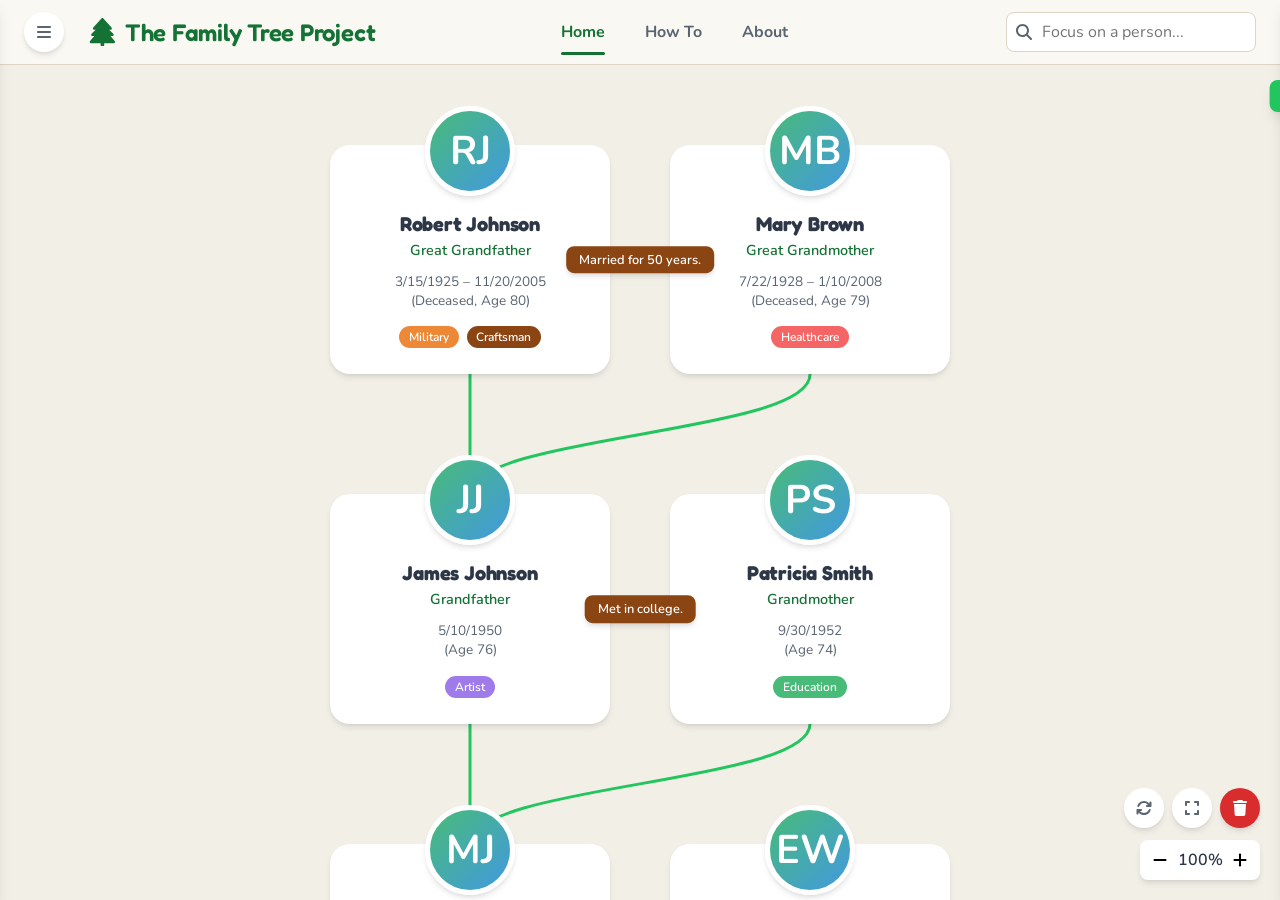
==== commit 6f036116: "chore: trim Font Awesome CDN load to only the icons actually used Replaces the full all.min.css CDN " ====
--- a/index.html
+++ b/index.html
@@ -8,7 +8,6 @@
     <link rel="preconnect" href="https://fonts.googleapis.com">
     <link rel="preconnect" href="https://fonts.gstatic.com" crossorigin>
     <link href="https://fonts.googleapis.com/css2?family=Nunito:wght@400;600;700&family=Fredoka:wght@500;600&display=swap" rel="stylesheet">
-    <link rel="stylesheet" href="https://cdnjs.cloudflare.com/ajax/libs/font-awesome/6.5.2/css/all.min.css">
 </head>
 <body>
     <div class="leaves-container" id="leaves-container"></div>
@@ -42,8 +41,8 @@
                     <div class="filter-label-group">
                         <label id="level-filter-label">Generation</label>
                         <div class="multi-select-controls">
-                            <button type="button" id="level-select-all" class="btn btn-small" title="Select All" aria-label="Select all generations"><i class="fa-solid fa-check-double"></i></button>
-                            <button type="button" id="level-deselect-all" class="btn btn-small" title="Deselect All" aria-label="Deselect all generations"><i class="fa-solid fa-xmark"></i></button>
+                            <button type="button" id="level-select-all" class="btn btn-small" title="Select All" aria-label="Select all generations"><svg class="icon" aria-hidden="true"><use href="assets/icons.svg#check-double"></use></svg></button>
+                            <button type="button" id="level-deselect-all" class="btn btn-small" title="Deselect All" aria-label="Deselect all generations"><svg class="icon" aria-hidden="true"><use href="assets/icons.svg#xmark"></use></svg></button>
                         </div>
                     </div>
                     <div class="chip-group" id="level-filter" role="group" aria-labelledby="level-filter-label">
@@ -72,7 +71,7 @@
             </div>
             <div class="control-section" id="people-manager">
                 <strong class="control-title">People Manager</strong>
-                <button type="button" id="add-new-person-btn" class="btn btn-primary"><i class="fa-solid fa-user-plus"></i> Add New Person</button>
+                <button type="button" id="add-new-person-btn" class="btn btn-primary"><svg class="icon" aria-hidden="true"><use href="assets/icons.svg#user-plus"></use></svg> Add New Person</button>
                 <div class="filter-group">
                     <input type="search" id="search-people" placeholder="Search for a person...">
                 </div>
@@ -87,22 +86,22 @@
                     <div class="filter-group"><label for="rel-type">Relationship Type</label><select id="rel-type"></select></div>
                     <div class="filter-group"><label for="rel-status">Relationship Status</label><select id="rel-status"></select></div>
                     <div class="filter-group"><label for="rel-note">Relationship Note</label><textarea id="rel-note" rows="2"></textarea></div>
-                    <button type="submit" class="btn btn-primary"><i class="fa-solid fa-plus"></i> Create Link</button>
+                    <button type="submit" class="btn btn-primary"><svg class="icon" aria-hidden="true"><use href="assets/icons.svg#plus"></use></svg> Create Link</button>
                 </form>
                 <div id="existing-relationships-list" class="manager-list"></div>
             </div>
             <div class="control-section">
                 <strong class="control-title">Data Management</strong>
-                <button class="btn" id="importJsonBtn"><i class="fa-solid fa-upload"></i> Import JSON</button>
+                <button class="btn" id="importJsonBtn"><svg class="icon" aria-hidden="true"><use href="assets/icons.svg#upload"></use></svg> Import JSON</button>
                 <input type="file" id="json-file-input" accept=".json" style="display: none;">
                 <div class="dropdown">
-                    <button class="btn dropdown-btn"><i class="fa-solid fa-download"></i> Export Options <i class="fa-solid fa-chevron-down"></i></button>
+                    <button class="btn dropdown-btn"><svg class="icon" aria-hidden="true"><use href="assets/icons.svg#download"></use></svg> Export Options <svg class="icon" aria-hidden="true"><use href="assets/icons.svg#chevron-down"></use></svg></button>
                     <div class="dropdown-content">
-                        <a href="#" id="exportJsonBtn"><i class="fa-solid fa-file-code"></i> Export as JSON</a>
-                        <a href="#" id="exportPngBtn"><i class="fa-solid fa-image"></i> Export as PNG</a>
-                        <a href="#" id="exportPdfBtn"><i class="fa-solid fa-file-pdf"></i> Export as PDF</a>
-                        <a href="#" id="exportSvgBtn"><i class="fa-solid fa-file-code"></i> Export as SVG</a>
-                        <a href="#" id="exportCsvBtn"><i class="fa-solid fa-file-csv"></i> Export as CSV</a>
+                        <a href="#" id="exportJsonBtn"><svg class="icon" aria-hidden="true"><use href="assets/icons.svg#file-code"></use></svg> Export as JSON</a>
+                        <a href="#" id="exportPngBtn"><svg class="icon" aria-hidden="true"><use href="assets/icons.svg#image"></use></svg> Export as PNG</a>
+                        <a href="#" id="exportPdfBtn"><svg class="icon" aria-hidden="true"><use href="assets/icons.svg#file-pdf"></use></svg> Export as PDF</a>
+                        <a href="#" id="exportSvgBtn"><svg class="icon" aria-hidden="true"><use href="assets/icons.svg#file-code"></use></svg> Export as SVG</a>
+                        <a href="#" id="exportCsvBtn"><svg class="icon" aria-hidden="true"><use href="assets/icons.svg#file-csv"></use></svg> Export as CSV</a>
                     </div>
                 </div>
             </div>
@@ -113,10 +112,10 @@
         <header class="app-header">
             <div class="header-left">
                 <button class="ui-icon-btn" id="toggle-controls-btn" title="Toggle Controls" aria-label="Toggle controls">
-                    <i class="fa-solid fa-bars"></i>
+                    <svg class="icon" aria-hidden="true"><use href="assets/icons.svg#bars"></use></svg>
                 </button>
                 <a href="index.html" class="logo">
-                    <i class="fa-solid fa-tree"></i>
+                    <svg class="icon" aria-hidden="true"><use href="assets/icons.svg#tree"></use></svg>
                     <h1 class="logo-text">The Family Tree Project</h1>
                 </a>
             </div>
@@ -127,12 +126,12 @@
             </nav>
             <div class="header-actions">
                 <div class="search-container">
-                    <i class="fa-solid fa-search"></i>
+                    <svg class="icon" aria-hidden="true"><use href="assets/icons.svg#magnifying-glass"></use></svg>
                     <input type="search" id="search-member" placeholder="Focus on a person..." autocomplete="off">
                     <div id="search-results" class="search-results-container" role="listbox"></div>
                 </div>
                 <button class="ui-icon-btn mobile-only" id="mobile-nav-toggle" aria-label="Open menu">
-                    <i class="fa-solid fa-ellipsis-v"></i>
+                    <svg class="icon" aria-hidden="true"><use href="assets/icons.svg#ellipsis-vertical"></use></svg>
                 </button>
             </div>
         </header>
@@ -147,7 +146,7 @@
         <main class="main-canvas" id="main-canvas" tabindex="0" aria-label="Family tree canvas. Use arrow keys to pan, plus and minus to zoom, when this area is focused.">
             <div class="tree-container" id="tree-container">
                 <div id="empty-state-message">
-                    <i class="fa-solid fa-plus"></i>
+                    <svg class="icon icon-circle" aria-hidden="true"><use href="assets/icons.svg#plus"></use></svg>
                     <h2>Let's get started by adding a family member</h2>
                 </div>
                 <svg id="tree-connections" xmlns="http://www.w3.org/2000/svg"></svg>
@@ -158,14 +157,14 @@
         
         <div class="ui-controls">
             <div class="view-controls">
-                <button class="ui-icon-btn" id="globalResetBtn" title="Reset View & Filters" aria-label="Reset view and filters"><i class="fa-solid fa-arrows-rotate"></i></button>
-                <button class="ui-icon-btn" id="fullscreenBtn" title="Fullscreen" aria-label="Fullscreen"><i class="fa-solid fa-expand"></i></button>
-                <button class="ui-icon-btn btn-danger" id="clearDataBtn" title="Clear All Data" aria-label="Clear all data"><i class="fa-solid fa-trash"></i></button>
+                <button class="ui-icon-btn" id="globalResetBtn" title="Reset View & Filters" aria-label="Reset view and filters"><svg class="icon" aria-hidden="true"><use href="assets/icons.svg#arrows-rotate"></use></svg></button>
+                <button class="ui-icon-btn" id="fullscreenBtn" title="Fullscreen" aria-label="Fullscreen"><svg class="icon" aria-hidden="true"><use href="assets/icons.svg#expand"></use></svg></button>
+                <button class="ui-icon-btn btn-danger" id="clearDataBtn" title="Clear All Data" aria-label="Clear all data"><svg class="icon" aria-hidden="true"><use href="assets/icons.svg#trash"></use></svg></button>
             </div>
             <div class="zoom-controls">
-                <button id="zoomOutBtn" aria-label="Zoom out"><i class="fa-solid fa-minus"></i></button>
+                <button id="zoomOutBtn" aria-label="Zoom out"><svg class="icon" aria-hidden="true"><use href="assets/icons.svg#minus"></use></svg></button>
                 <span id="zoom-level">100%</span>
-                <button id="zoomInBtn" aria-label="Zoom in"><i class="fa-solid fa-plus"></i></button>
+                <button id="zoomInBtn" aria-label="Zoom in"><svg class="icon" aria-hidden="true"><use href="assets/icons.svg#plus"></use></svg></button>
             </div>
         </div>
     </div>
@@ -180,10 +179,10 @@
                 <aside class="modal-sidebar">
                     <div class="modal-avatar-preview" id="modal-avatar-preview">
                         <span id="modal-avatar-initials"></span><img id="modal-avatar-img" src="" alt="Avatar Preview">
-                        <div class="upload-overlay"><i class="fa-solid fa-camera"></i><span>Upload</span></div>
+                        <div class="upload-overlay"><svg class="icon" aria-hidden="true"><use href="assets/icons.svg#camera"></use></svg><span>Upload</span></div>
                     </div>
                     <input type="file" id="avatarUpload" accept="image/*">
-                    <button class="btn" id="trigger-upload-btn"><i class="fa-solid fa-upload"></i> Change Photo</button>
+                    <button class="btn" id="trigger-upload-btn"><svg class="icon" aria-hidden="true"><use href="assets/icons.svg#upload"></use></svg> Change Photo</button>
                 </aside>
                 <form class="modal-main-form" id="edit-form">
                     <input type="hidden" id="memberId">
@@ -236,7 +235,7 @@
     
     <template id="member-card-template">
         <div class="member-card" draggable="true">
-            <button class="edit-button" aria-label="Edit member"><i class="fa-solid fa-pencil"></i></button>
+            <button class="edit-button" aria-label="Edit member"><svg class="icon" aria-hidden="true"><use href="assets/icons.svg#pencil"></use></svg></button>
             <div class="member-avatar">
                 <img class="avatar-img" src="" alt="">
                 <span class="avatar-initials"></span>
--- a/css/style.css
+++ b/css/style.css
@@ -78,7 +78,10 @@
 .app-header { flex-shrink: 0; position: sticky; top: 0; z-index: 1000; display: flex; justify-content: space-between; align-items: center; gap: 1rem; padding: 0.75rem 1.5rem; background-color: var(--bg-main); border-bottom: 1px solid var(--border-color); }
 .header-left { display: flex; align-items: center; gap: 0.5rem; flex: 1; }
 .logo { display: flex; align-items: center; gap: 0.5rem; font-size: 1.5rem; font-weight: 600; color: var(--green-deep); text-decoration: none; margin-left: 1rem; flex-shrink: 0; }
-.logo i { font-size: 1.8rem; }
+/* Inline SVG icon subset (assets/icons.svg), swapped in for Font Awesome's icon font.
+   width/height: 1em mimics icon-font sizing so it scales with the surrounding font-size. */
+.icon { width: 1em; height: 1em; fill: currentColor; vertical-align: -0.125em; flex-shrink: 0; }
+.logo .icon { font-size: 1.8rem; }
 .logo-text { white-space: nowrap; margin: 0; font: inherit; color: inherit; }
 .main-nav { display: flex; justify-content: center; gap: 0.5rem; position: relative; flex: 2; }
 .main-nav a { padding: 0.5rem 1rem; text-decoration: none; color: var(--text-light); font-weight: 700; border-radius: var(--border-radius-ui); transition: all 0.3s ease; position: relative; }
@@ -88,7 +91,7 @@
 @keyframes slide-in { from { width: 0; left: 50%; } to { width: calc(100% - 2rem); left: 1rem; } }
 .header-actions { display: flex; align-items: center; gap: 1rem; justify-content: flex-end; flex: 1; }
 .search-container { position: relative; display: flex; align-items: center; }
-.search-container i { position: absolute; left: 10px; color: var(--text-light); pointer-events: none; }
+.search-container .icon { position: absolute; left: 10px; color: var(--text-light); pointer-events: none; }
 .search-container input { background-color: var(--bg-card); border: 1px solid var(--border-color); border-radius: var(--border-radius-ui); outline: none; padding: 0.5rem 0.5rem 0.5rem 2.2rem; font-family: var(--font-family); font-size: 1rem; width: 250px; transition: all 0.3s; }
 .search-container input:focus { border-color: var(--green-deep); background-color: var(--bg-card); box-shadow: var(--focus-ring); }
 
@@ -123,7 +126,7 @@
 input:checked + .slider:before { transform: translateX(22px); }
 
 /* Main Canvas & Tree */
-.main-canvas { flex-grow: 1; position: relative; overflow: auto; cursor: grab; }
+.main-canvas { flex-grow: 1; position: relative; overflow: auto; cursor: grab; touch-action: none; }
 .main-canvas:active { cursor: grabbing; }
 .tree-container { position: relative; padding: 5rem; min-width: 100%; min-height: 100%; transform-origin: 0 0; transition: transform 0.3s ease; }
 .tree-layout { display: flex; flex-direction: column; align-items: center; gap: 120px; }
@@ -132,8 +135,8 @@
 /* Empty State Message */
 #empty-state-message { display: none; position: absolute; top: 50%; left: 50%; transform: translate(-50%, -50%); text-align: center; color: var(--text-light); cursor: pointer; transition: color 0.3s ease; padding: 2rem; }
 #empty-state-message:hover { color: var(--green-deep); }
-#empty-state-message i { font-size: 5rem; border: 4px dashed var(--border-color); border-radius: 50%; width: 120px; height: 120px; display: flex; align-items: center; justify-content: center; margin: 0 auto 1.5rem; transition: all 0.3s ease; }
-#empty-state-message:hover i { border-color: var(--green-deep); transform: scale(1.05); }
+#empty-state-message .icon-circle { font-size: 5rem; border: 4px dashed var(--border-color); border-radius: 50%; width: 120px; height: 120px; display: flex; align-items: center; justify-content: center; margin: 0 auto 1.5rem; transition: all 0.3s ease; }
+#empty-state-message:hover .icon-circle { border-color: var(--green-deep); transform: scale(1.05); }
 
 /* Member Card */
 .member-card { position: relative; width: min(280px, calc(100vw - 2rem)); background: var(--bg-card); border-radius: var(--border-radius-card); box-shadow: var(--shadow-md); padding: 1.5rem; text-align: center; cursor: pointer; transition: all 0.3s cubic-bezier(0.25, 0.8, 0.25, 1); border: 2px solid transparent; }
@@ -273,7 +276,7 @@
 .doc-section.is-active { display: block; }
 @keyframes fade-in { from { opacity: 0; transform: translateY(10px); } to { opacity: 1; transform: translateY(0); } }
 .image-placeholder-wrapper { display: flex; flex-direction: column; align-items: center; width: auto; margin-top: 1.5rem; border: 2px solid var(--border-color); border-radius: var(--border-radius-ui); padding: 1rem; background-color: var(--bg-card); }
-.image-placeholder { width: auto; height: auto; background-color: var(--bg-hover); display: flex; align-items: center; justify-content: center; color: var(--text-light); font-weight: 600; border-radius: var(--border-radius-ui); }
+.image-placeholder { max-width: 100%; height: auto; background-color: var(--bg-hover); display: flex; align-items: center; justify-content: center; color: var(--text-light); font-weight: 600; border-radius: var(--border-radius-ui); }
 .image-placeholder-wrapper figcaption { text-align: center; margin-top: 0.75rem; font-style: italic; color: var(--text-light); }
 
 /* Relationship Manager in Sidebar */
